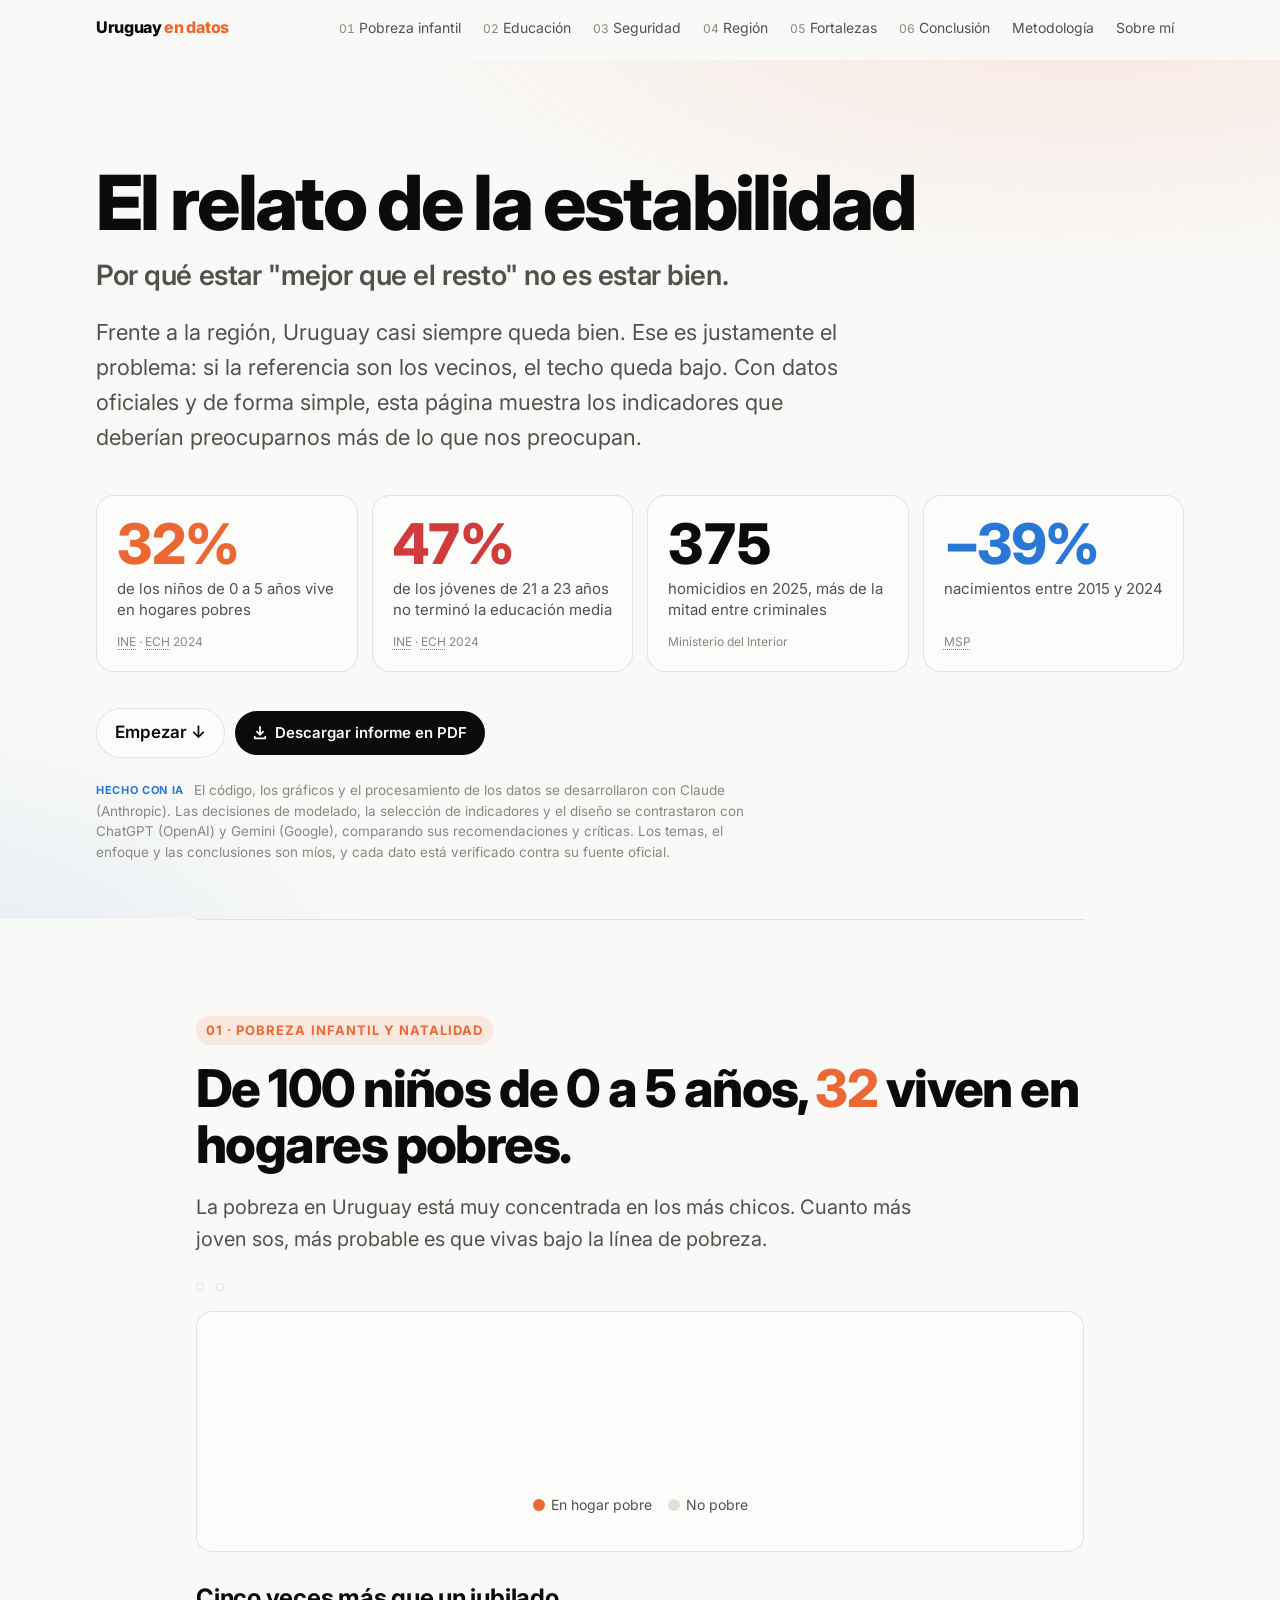
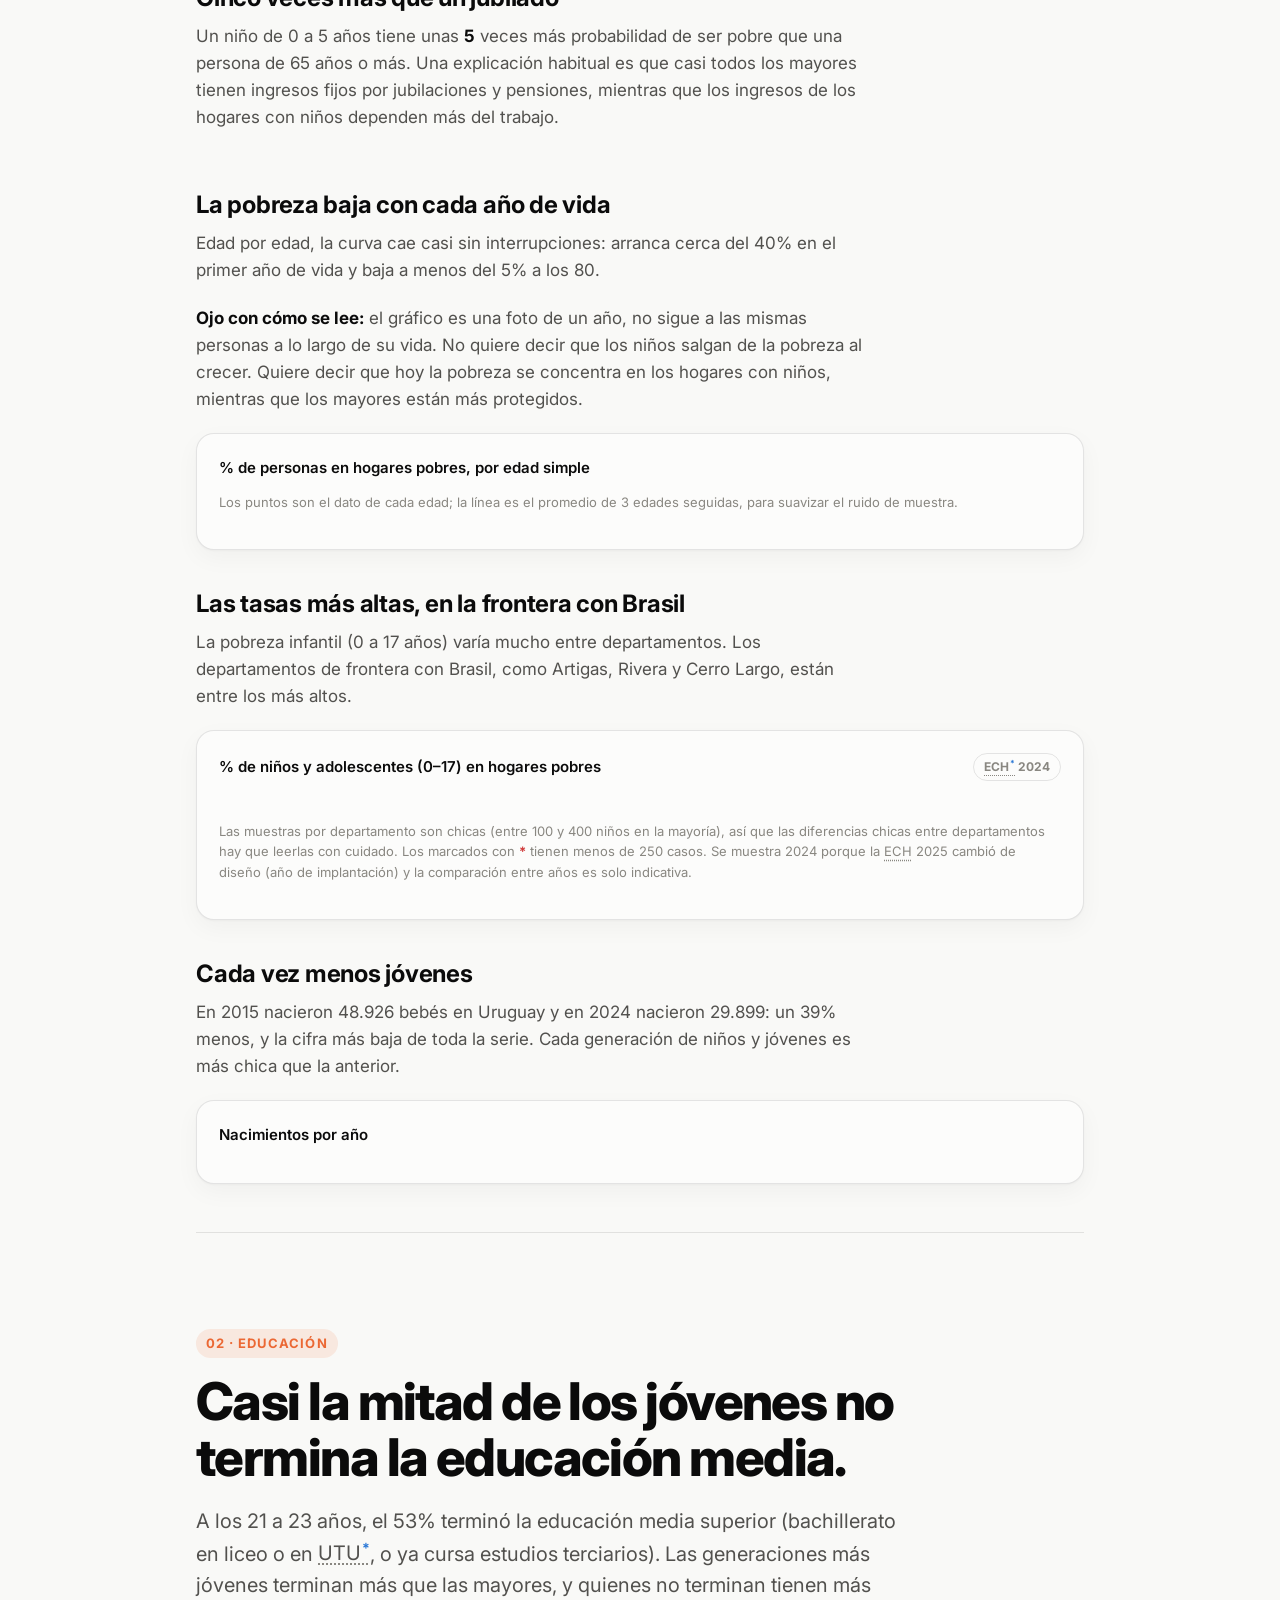
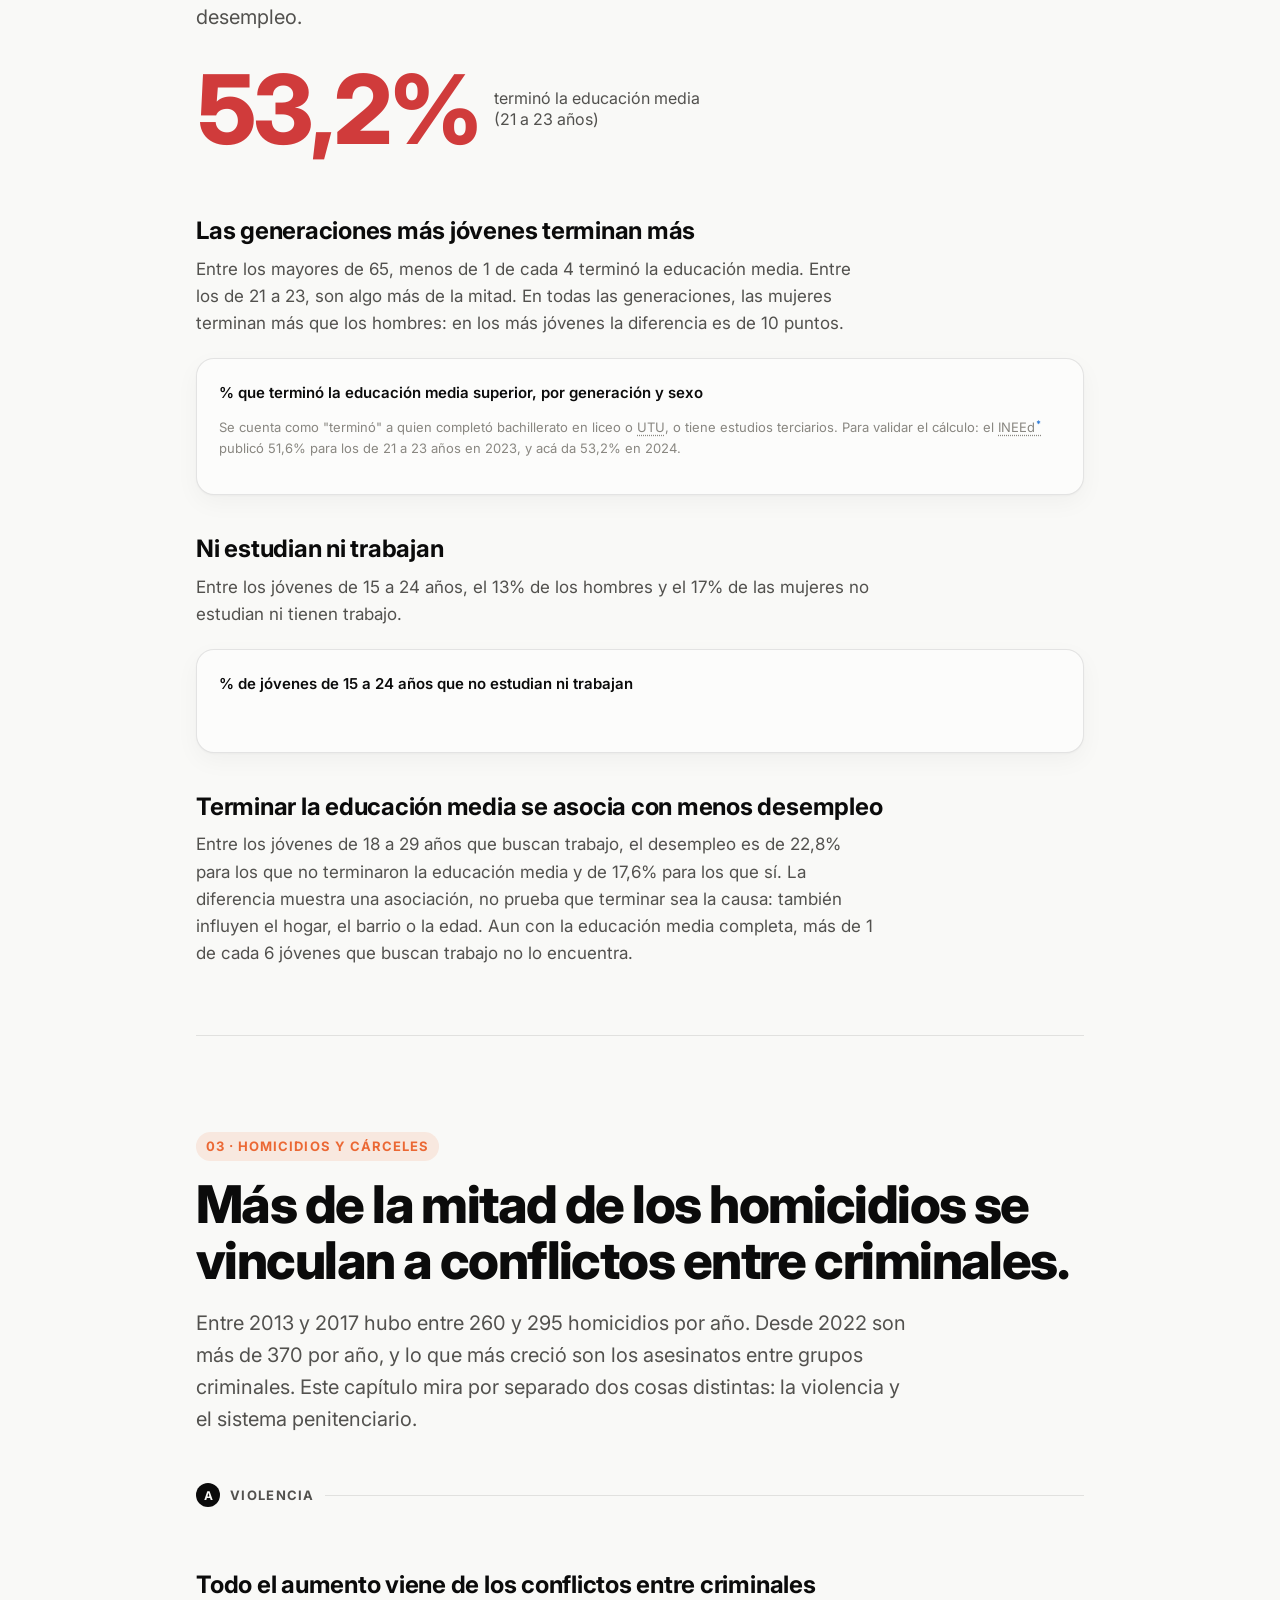
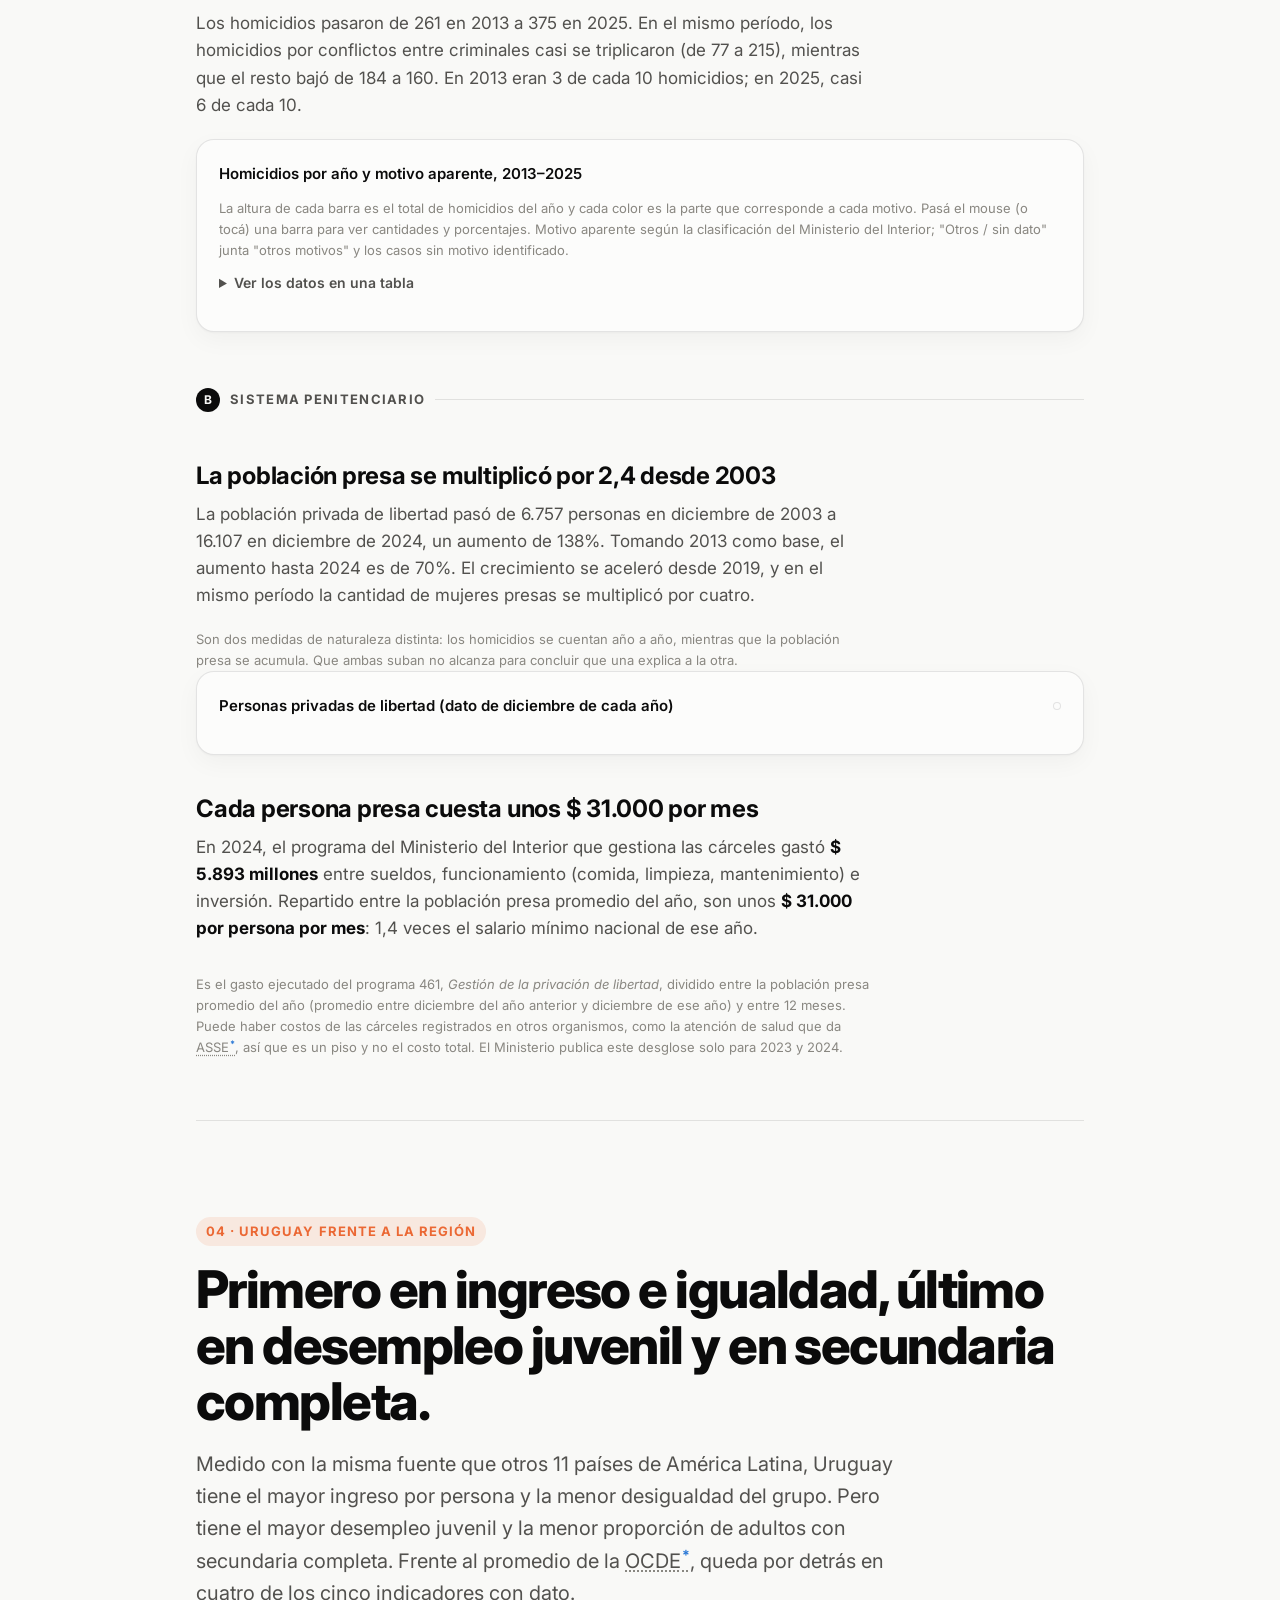
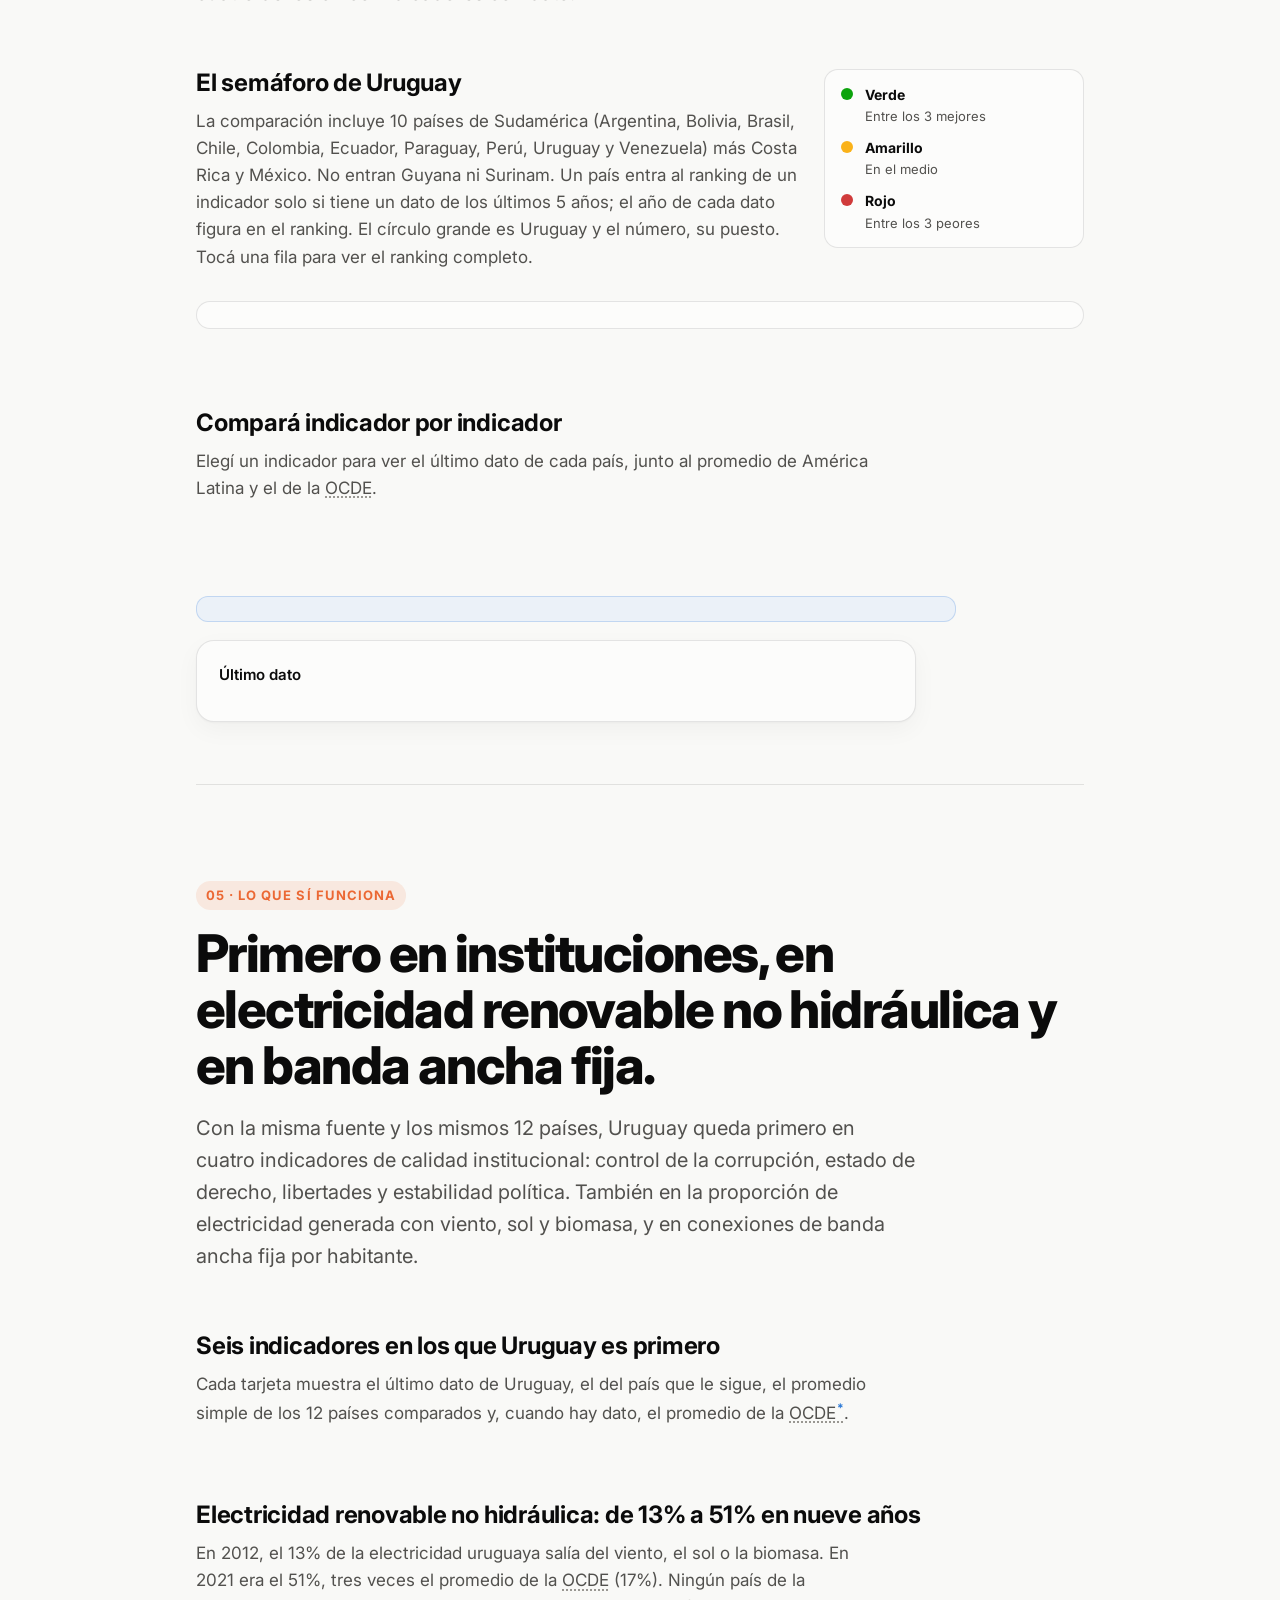
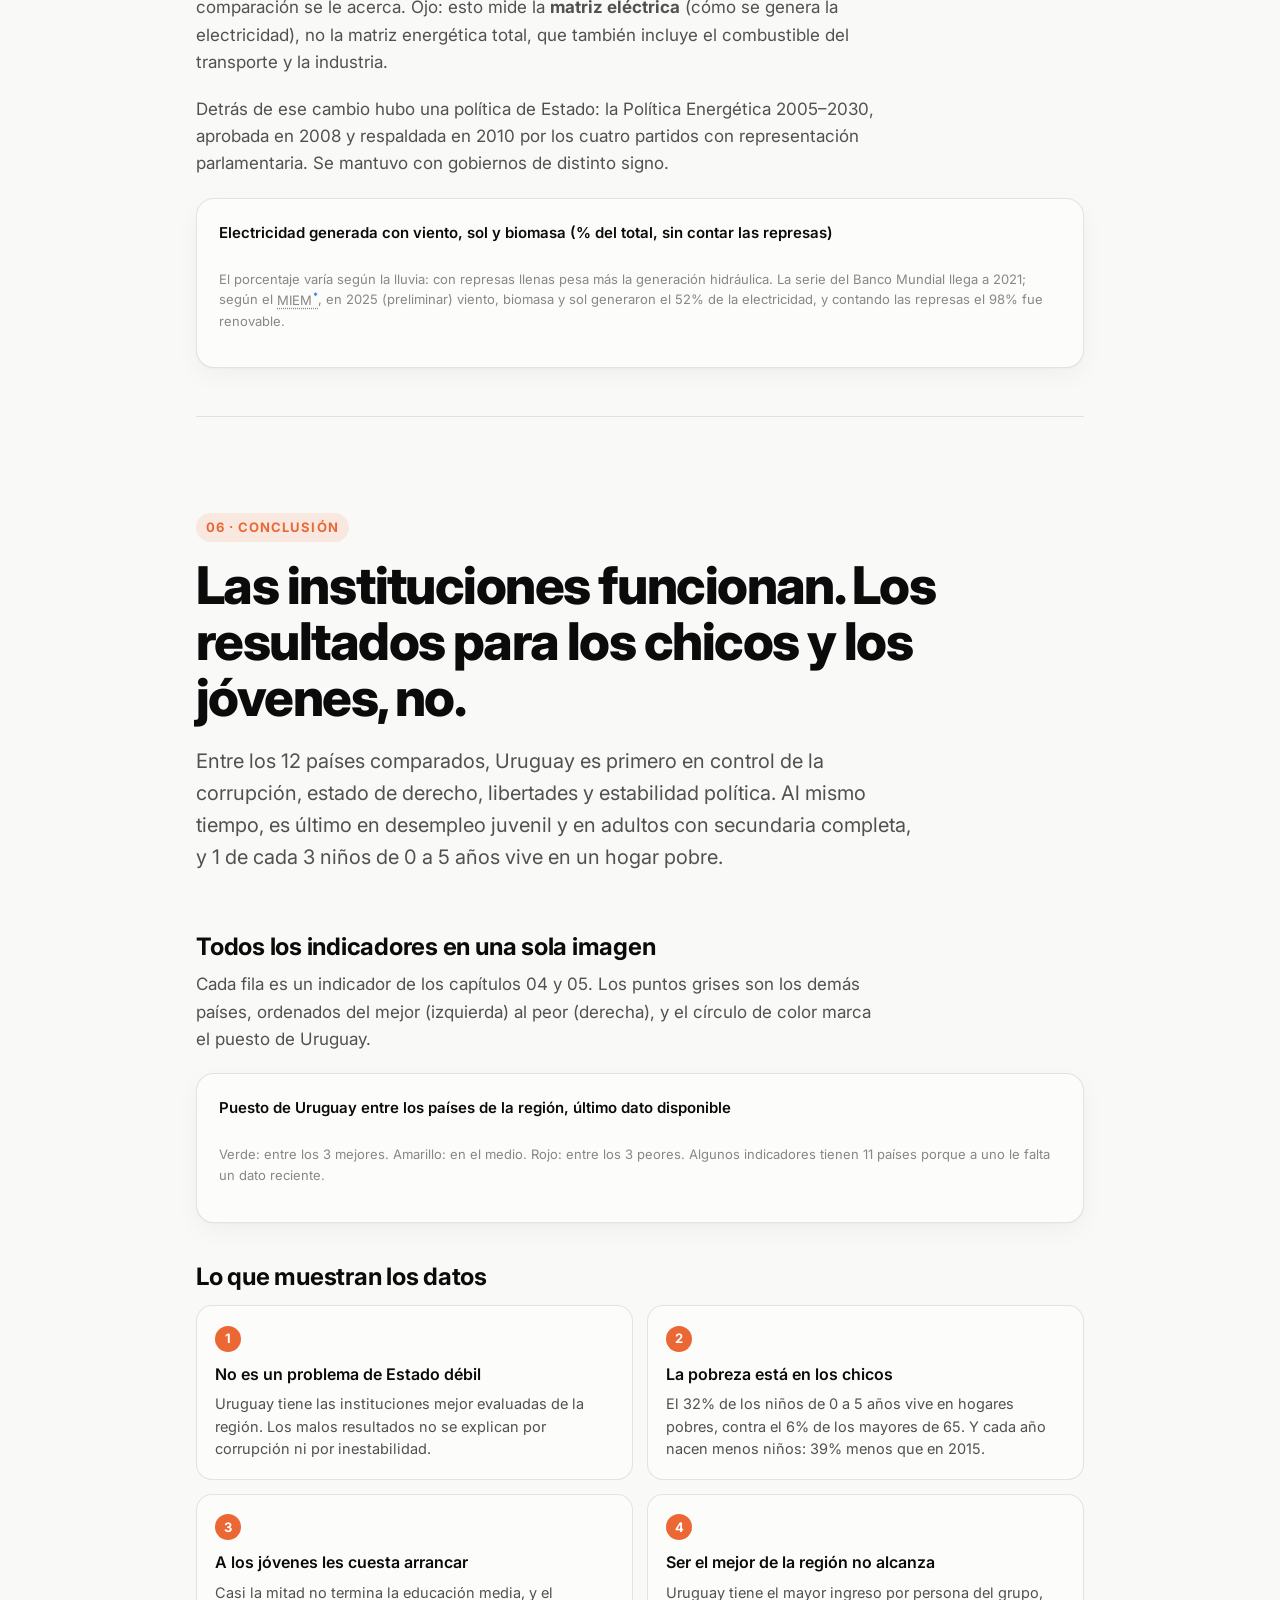
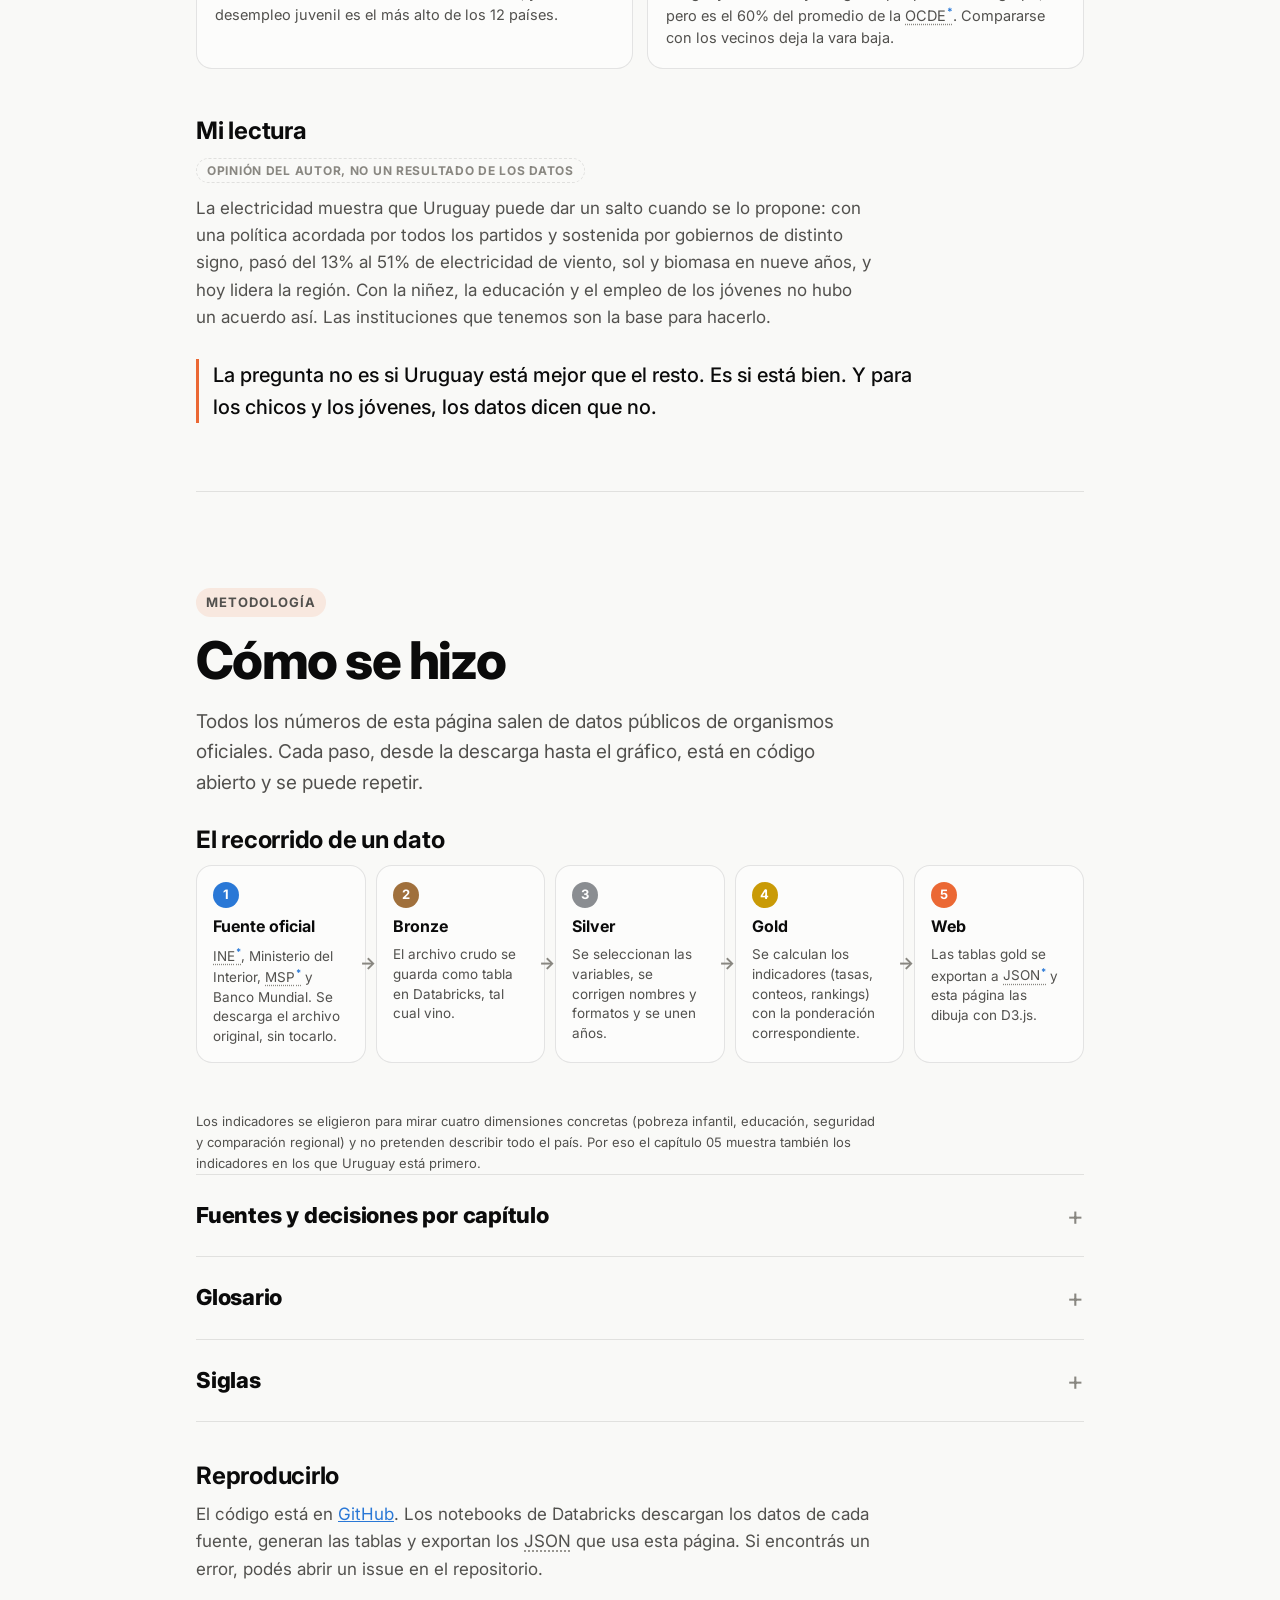
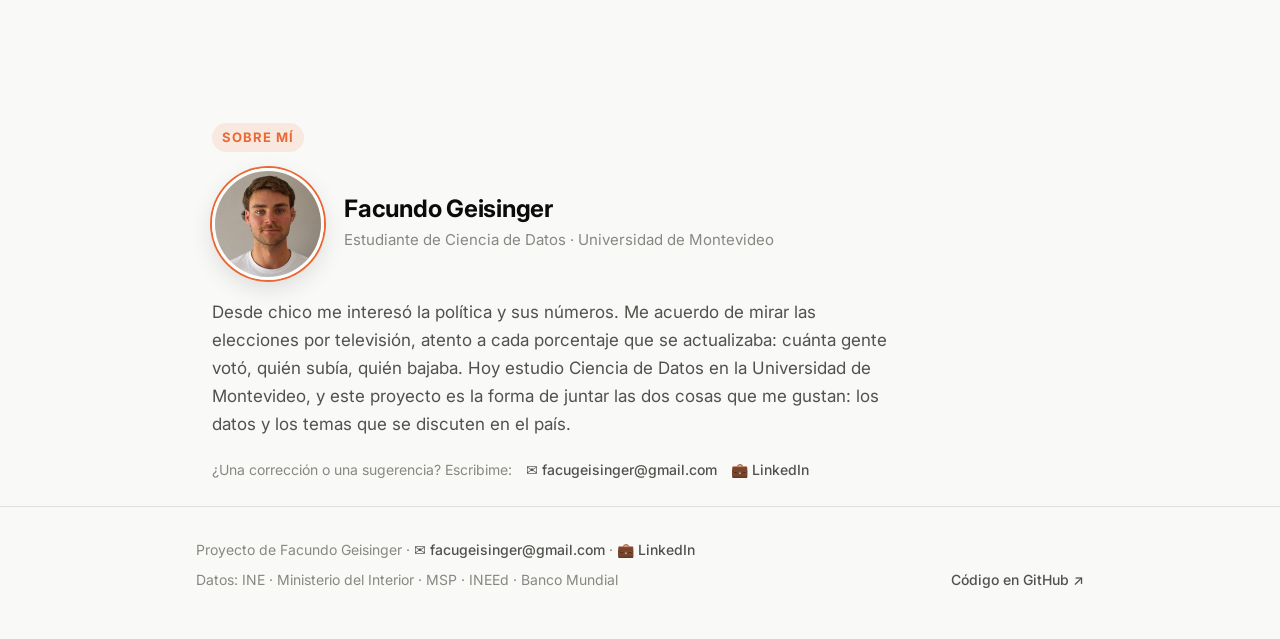
==== index.html @ 7de0fef9 "Add files via upload" ====
<!doctype html>
<html lang="es">
<head>
<meta charset="utf-8">
<meta name="viewport" content="width=device-width, initial-scale=1">
<title>El relato de la estabilidad · Uruguay en datos</title>
<meta name="description" content="Lo que los datos oficiales muestran sobre los problemas de Uruguay: pobreza infantil, educación, homicidios, cárceles, natalidad y su comparación con la región.">
<meta property="og:title" content="El relato de la estabilidad · Uruguay en datos">
<meta property="og:description" content="Pobreza infantil, educación, seguridad y natalidad en Uruguay, con datos oficiales y código abierto.">
<meta property="og:type" content="website">
<meta property="og:url" content="https://datos-criticos-uy.vercel.app/">
<meta property="og:image" content="https://datos-criticos-uy.vercel.app/docs/portada.png">
<meta name="twitter:card" content="summary_large_image">
<link rel="icon" href="data:image/svg+xml,%3Csvg xmlns='http://www.w3.org/2000/svg' viewBox='0 0 32 32'%3E%3Crect width='32' height='32' rx='7' fill='%23111'/%3E%3Crect x='7' y='17' width='4' height='8' rx='1' fill='%23e8643c'/%3E%3Crect x='14' y='11' width='4' height='14' rx='1' fill='%23fff'/%3E%3Crect x='21' y='7' width='4' height='18' rx='1' fill='%233b82f6'/%3E%3C/svg%3E">
<link rel="preconnect" href="https://fonts.googleapis.com">
<link rel="preconnect" href="https://fonts.gstatic.com" crossorigin>
<link href="https://fonts.googleapis.com/css2?family=Inter:wght@400;500;600;700;800&display=swap" rel="stylesheet">
<link rel="stylesheet" href="assets/style.css">
</head>
<body>

<!-- ============ BARRA SUPERIOR ============ -->
<header class="topbar" id="topbar">
  <div class="topbar-in">
    <a href="#inicio" class="brand">Uruguay <span>en datos</span></a>
    <nav class="topnav" aria-label="Capítulos">
      <a href="#pobreza" data-ch="pobreza"><span>01</span> Pobreza infantil</a>
      <a href="#educacion" data-ch="educacion"><span>02</span> Educación</a>
      <a href="#seguridad" data-ch="seguridad"><span>03</span> Seguridad</a>
      <a href="#region" data-ch="region"><span>04</span> Región</a>
      <a href="#fortalezas" data-ch="fortalezas"><span>05</span> Fortalezas</a>
      <a href="#conclusion" data-ch="conclusion"><span>06</span> Conclusión</a>
      <a href="#metodologia" data-ch="metodologia" class="nav-method">Metodología</a>
      <a href="#autor" data-ch="autor" class="nav-method">Sobre mí</a>
    </nav>
  </div>
  <div class="progress"><div class="progress-bar" id="progress"></div></div>
</header>

<!-- ============ PORTADA ============ -->
<section class="hero" id="inicio">
  <div class="hero-in">
    <h1 class="site-title">El relato de la estabilidad</h1>
    <p class="site-sub">Por qué estar "mejor que el resto" no es estar bien.</p>
    <p class="lede">Frente a la región, Uruguay casi siempre queda bien. Ese es justamente el problema: si la referencia son los vecinos, el techo queda bajo. Con datos oficiales y de forma simple, esta página muestra los indicadores que deberían preocuparnos más de lo que nos preocupan.</p>
    <div class="hero-stats">
      <a class="hstat reveal" href="#pobreza">
        <span class="hv"><span data-countup="32">32</span>%</span>
        <span class="hl">de los niños de 0 a 5 años vive en hogares pobres</span>
        <span class="hs">INE · ECH 2024</span>
      </a>
      <a class="hstat reveal" href="#educacion">
        <span class="hv"><span data-countup="47">47</span>%</span>
        <span class="hl">de los jóvenes de 21 a 23 años no terminó la educación media</span>
        <span class="hs">INE · ECH 2024</span>
      </a>
      <a class="hstat reveal" href="#seguridad">
        <span class="hv"><span data-countup="375">375</span></span>
        <span class="hl">homicidios en 2025, más de la mitad entre criminales</span>
        <span class="hs">Ministerio del Interior</span>
      </a>
      <a class="hstat reveal" href="#natalidad">
        <span class="hv">−<span data-countup="39">39</span>%</span>
        <span class="hl">nacimientos entre 2015 y 2024</span>
        <span class="hs">MSP</span>
      </a>
    </div>
    <div class="hero-actions">
      <a href="#pobreza" class="scroll-cue" aria-label="Empezar a leer">Empezar ↓</a>
      <a href="docs/informe.pdf" class="btn-pdf" download="El-relato-de-la-estabilidad-informe.pdf">Descargar informe en PDF</a>
    </div>
    <p class="ai-line"><span class="ai-badge">Hecho con IA</span> El código, los gráficos y el procesamiento de los datos se desarrollaron con Claude (Anthropic). Las decisiones de modelado, la selección de indicadores y el diseño se contrastaron con ChatGPT (OpenAI) y Gemini (Google), comparando sus recomendaciones y críticas. Los temas, el enfoque y las conclusiones son míos, y cada dato está verificado contra su fuente oficial.</p>
    <p class="print-only print-meta">Informe de Facundo Geisinger · versión interactiva en datos-criticos-uy.vercel.app · Datos oficiales: INE, Ministerio del Interior, MSP y Banco Mundial.</p>
  </div>
</section>

<main>

<!-- ============ 01 POBREZA INFANTIL ============ -->
<article id="pobreza" class="chapter">
  <header class="chapter-cover reveal">
    <p class="chapter-num">01 · Pobreza infantil y natalidad</p>
    <h2 class="chapter-title" id="pobreza-title">De 100 niños de <span id="hero-tramo">0 a 5 años</span>, <span class="hero-num" id="hero-num">32</span> viven en hogares pobres.</h2>
    <p class="lede">La pobreza en Uruguay está muy concentrada en los más chicos. Cuanto más joven sos, más probable es que vivas bajo la línea de pobreza.</p>
  </header>

  <div class="controls" role="group" aria-label="Filtros">
    <div class="seg" id="tramo-seg" role="radiogroup" aria-label="Tramo de edad"></div>
    <div class="seg" id="anio-seg-hero" role="radiogroup" aria-label="Año"></div>
  </div>

  <div class="dots-wrap reveal">
    <svg id="dots" role="img" aria-label="Grilla de 100 personas"></svg>
    <ul class="legend">
      <li><span class="sw sw-pobre"></span>En hogar pobre</li>
      <li><span class="sw sw-no"></span>No pobre</li>
    </ul>
    <p class="fuente" data-fuente="ech2024,ech2025" data-detalle="variable pobre17 (pobreza según el método INE 2017), ponderada con W_ANO"></p>
  </div>

  <section class="reveal">
    <h3 class="sec-title">Cinco veces más que un jubilado</h3>
    <p>Un niño de 0 a 5 años tiene unas <strong id="ratio">5</strong> veces más probabilidad de ser pobre que una persona de 65 años o más. Una explicación habitual es que casi todos los mayores tienen ingresos fijos por jubilaciones y pensiones, mientras que los ingresos de los hogares con niños dependen más del trabajo.</p>
<p class="fuente" data-fuente="ech2024" data-detalle="variable pobre17 (pobreza según el método INE 2017), ponderada con W_ANO"></p>
    </section>

  <section class="reveal">
    <h3 class="sec-title">La pobreza baja con cada año de vida</h3>
    <p>Edad por edad, la curva cae casi sin interrupciones: arranca cerca del 40% en el primer año de vida y baja a menos del 5% a los 80.</p>
    <p><strong>Ojo con cómo se lee:</strong> el gráfico es una foto de un año, no sigue a las mismas personas a lo largo de su vida. No quiere decir que los niños salgan de la pobreza al crecer. Quiere decir que hoy la pobreza se concentra en los hogares con niños, mientras que los mayores están más protegidos.</p>
    <div class="card">
      <div class="card-head">
        <h4>% de personas en hogares pobres, por edad simple</h4>
        <ul class="legend" id="legend-edad"></ul>
      </div>
      <div id="chart-edad" class="chart"></div>
      <p class="note">Los puntos son el dato de cada edad; la línea es el promedio de 3 edades seguidas, para suavizar el ruido de muestra.</p>
      <p class="fuente" data-fuente="ech2024,ech2025" data-detalle="variable pobre17 (pobreza según el método INE 2017), ponderada con W_ANO"></p>
    </div>
  </section>

  <section class="reveal">
    <h3 class="sec-title">Las tasas más altas, en la frontera con Brasil</h3>
    <p>La pobreza infantil (0 a 17 años) varía mucho entre departamentos. Los departamentos de frontera con Brasil, como Artigas, Rivera y Cerro Largo, están entre los más altos.</p>
    <div class="card">
      <div class="card-head">
        <h4>% de niños y adolescentes (0–17) en hogares pobres</h4>
        <span class="card-tag">ECH 2024</span>
      </div>
      <div class="map-grid">
        <div id="map" class="chart"></div>
        <div id="ranking" class="ranking"></div>
      </div>
      <div id="map-legend" class="map-legend"></div>
      <p class="note">Las muestras por departamento son chicas (entre 100 y 400 niños en la mayoría), así que las diferencias chicas entre departamentos hay que leerlas con cuidado. Los marcados con <span class="warn">*</span> tienen menos de 250 casos. Se muestra 2024 porque la ECH 2025 cambió de diseño (año de implantación) y la comparación entre años es solo indicativa.</p>
      <p class="fuente" data-fuente="ech2024" data-detalle="variable pobre17 (pobreza según el método INE 2017), ponderada con W_ANO"></p>
    </div>
  </section>
  <section class="reveal" id="natalidad">
    <h3 class="sec-title">Cada vez menos jóvenes</h3>
    <p>En 2015 nacieron 48.926 bebés en Uruguay y en 2024 nacieron 29.899: un 39% menos, y la cifra más baja de toda la serie. Cada generación de niños y jóvenes es más chica que la anterior.</p>
    <div class="card">
      <div class="card-head">
        <h4>Nacimientos por año</h4>
      </div>
      <div id="chart-nac" class="chart"></div>
      <p class="fuente" data-fuente="msp_nacimientos" data-detalle="2024: dato preliminar"></p>
    </div>
  </section>
</article>

<!-- ============ 02 EDUCACIÓN ============ -->
<article id="educacion" class="chapter">
  <header class="chapter-cover reveal">
    <p class="chapter-num">02 · Educación</p>
    <h2 class="chapter-title">Casi la mitad de los jóvenes no termina la educación media.</h2>
    <p class="lede">A los 21 a 23 años, el 53% terminó la educación media superior (bachillerato en liceo o en UTU, o ya cursa estudios terciarios). Las generaciones más jóvenes terminan más que las mayores, y quienes no terminan tienen más desempleo.</p>
    <div class="cover-stat">
      <span class="cs-v"><span data-countup="53.2" data-dec="1">53,2</span>%</span>
      <span class="cs-l">terminó la educación media<br>(21 a 23 años)</span>
    </div>
    <p class="fuente" data-fuente="ech2024" data-detalle="bachillerato completo en liceo o UTU, o estudios terciarios (variables e201_1c, e201_1d y e51_8 a e51_11), ponderado con W_ANO"></p>
  </header>

  <section class="reveal">
    <h3 class="sec-title">Las generaciones más jóvenes terminan más</h3>
    <p>Entre los mayores de 65, menos de 1 de cada 4 terminó la educación media. Entre los de 21 a 23, son algo más de la mitad. En todas las generaciones, las mujeres terminan más que los hombres: en los más jóvenes la diferencia es de 10 puntos.</p>
    <div class="card">
      <div class="card-head">
        <h4>% que terminó la educación media superior, por generación y sexo</h4>
        <ul class="legend" id="legend-egreso"></ul>
      </div>
      <div id="chart-egreso" class="chart"></div>
      <p class="note">Se cuenta como "terminó" a quien completó bachillerato en liceo o UTU, o tiene estudios terciarios. Para validar el cálculo: el INEEd publicó 51,6% para los de 21 a 23 años en 2023, y acá da 53,2% en 2024.</p>
      <p class="fuente" data-fuente="ech2024,ineed" data-detalle="ponderado con W_ANO"></p>
    </div>
  </section>

  <section class="reveal">
    <h3 class="sec-title">Ni estudian ni trabajan</h3>
    <p>Entre los jóvenes de 15 a 24 años, el 13% de los hombres y el 17% de las mujeres no estudian ni tienen trabajo.</p>
    <div class="card">
      <div class="card-head"><h4>% de jóvenes de 15 a 24 años que no estudian ni trabajan</h4></div>
      <div class="nini-top" id="nini-sexo"></div>
      <p class="fuente" data-fuente="ech2024" data-detalle="no asiste a ningún centro educativo (variable e49) y no está ocupado (variable POBPCOAC), ponderado con W_ANO"></p>
    </div>
  </section>

  <section class="reveal">
    <h3 class="sec-title">Terminar la educación media se asocia con menos desempleo</h3>
    <p>Entre los jóvenes de 18 a 29 años que buscan trabajo, el desempleo es de 22,8% para los que no terminaron la educación media y de 17,6% para los que sí. La diferencia muestra una asociación, no prueba que terminar sea la causa: también influyen el hogar, el barrio o la edad. Aun con la educación media completa, más de 1 de cada 6 jóvenes que buscan trabajo no lo encuentra.</p>
<div class="card" id="card-actividad" hidden>
      <div class="card-head"><h4>Qué hacen todos los jóvenes de 18 a 29 años (no solo los que buscan trabajo)</h4></div>
      <ul class="legend" id="legend-actividad"></ul>
      <div id="chart-actividad" class="chart"></div>
      <p class="note">El desempleo solo cuenta a quienes buscan trabajo. Este gráfico reparte a todos los jóvenes: los que trabajan, los que buscan y no consiguen, y los inactivos (no trabajan ni buscan, por ejemplo porque estudian o cuidan a alguien). Entre los que no terminaron la educación media, el 14,0% no trabaja, no busca trabajo y tampoco estudia; entre los que sí terminaron, el 4,6%.</p>
      <p class="fuente" data-fuente="ech2024" data-detalle="condición de actividad (variable POBPCOAC), ponderado con W_ANO"></p>
    </div>
  </section>

</article>

<!-- ============ 03 SEGURIDAD ============ -->
<article id="seguridad" class="chapter">
  <header class="chapter-cover reveal">
    <p class="chapter-num">03 · Homicidios y cárceles</p>
    <h2 class="chapter-title">Más de la mitad de los homicidios se vinculan a conflictos entre criminales.</h2>
    <p class="lede">Entre 2013 y 2017 hubo entre 260 y 295 homicidios por año. Desde 2022 son más de 370 por año, y lo que más creció son los asesinatos entre grupos criminales. Este capítulo mira por separado dos cosas distintas: la violencia y el sistema penitenciario.</p>
  </header>

  <p class="bloque reveal"><span>A</span>Violencia</p>
  <div class="stats reveal" id="seg-stats"></div>
  <p class="fuente" data-fuente="mi_homicidios"></p>

  <section class="reveal">
    <h3 class="sec-title">Todo el aumento viene de los conflictos entre criminales</h3>
    <p>Los homicidios pasaron de 261 en 2013 a 375 en 2025. En el mismo período, los homicidios por conflictos entre criminales casi se triplicaron (de 77 a 215), mientras que el resto bajó de 184 a 160. En 2013 eran 3 de cada 10 homicidios; en 2025, casi 6 de cada 10.</p>
    <div class="card">
      <div class="card-head">
        <h4>Homicidios por año y motivo aparente, 2013–2025</h4>
      </div>
      <div id="chart-motivo" class="chart"></div>
      <p class="note">La altura de cada barra es el total de homicidios del año y cada color es la parte que corresponde a cada motivo. Pasá el mouse (o tocá) una barra para ver cantidades y porcentajes. Motivo aparente según la clasificación del Ministerio del Interior; "Otros / sin dato" junta "otros motivos" y los casos sin motivo identificado.</p>
      <details class="tabla-det">
        <summary>Ver los datos en una tabla</summary>
        <div class="table-wrap" id="tabla-motivo"></div>
      </details>
      <p class="fuente" data-fuente="mi_homicidios" data-detalle="una fila por víctima, años completos 2013–2025"></p>
    </div>
  </section>

  <p class="bloque reveal"><span>B</span>Sistema penitenciario</p>
  <section class="reveal">
    <h3 class="sec-title">La población presa se multiplicó por 2,4 desde 2003</h3>
    <p>La población privada de libertad pasó de 6.757 personas en diciembre de 2003 a 16.107 en diciembre de 2024, un aumento de 138%. Tomando 2013 como base, el aumento hasta 2024 es de 70%. El crecimiento se aceleró desde 2019, y en el mismo período la cantidad de mujeres presas se multiplicó por cuatro.</p>
    <p class="note">Son dos medidas de naturaleza distinta: los homicidios se cuentan año a año, mientras que la población presa se acumula. Que ambas suban no alcanza para concluir que una explica a la otra.</p>
    <div class="card">
      <div class="card-head">
        <h4>Personas privadas de libertad (dato de diciembre de cada año)</h4>
        <div class="seg" id="ppl-seg" role="radiogroup" aria-label="Grupo"></div>
      </div>
      <div id="chart-ppl" class="chart"></div>
      <p class="fuente" data-fuente="mi_carceles" data-detalle="dato de diciembre de cada año"></p>
    </div>
  </section>

  <section class="reveal" id="costo-carceles">
    <h3 class="sec-title">Cada persona presa cuesta unos $ 31.000 por mes</h3>
    <p>En 2024, el programa del Ministerio del Interior que gestiona las cárceles gastó <strong>$ 5.893 millones</strong> entre sueldos, funcionamiento (comida, limpieza, mantenimiento) e inversión. Repartido entre la población presa promedio del año, son unos <strong>$ 31.000 por persona por mes</strong>: 1,4 veces el salario mínimo nacional de ese año.</p>
    <div class="stats" id="costo-stats"></div>
    <p class="note">Es el gasto ejecutado del programa 461, <i>Gestión de la privación de libertad</i>, dividido entre la población presa promedio del año (promedio entre diciembre del año anterior y diciembre de ese año) y entre 12 meses. Puede haber costos de las cárceles registrados en otros organismos, como la atención de salud que da ASSE, así que es un piso y no el costo total. El Ministerio publica este desglose solo para 2023 y 2024.</p>
    <p class="fuente" data-fuente="mi_presupuesto,mi_carceles,smn" data-detalle="pesos corrientes; salario mínimo 2024: $ 22.268"></p>
  </section>
</article>

<!-- ============ 04 COMPARACION REGIONAL ============ -->
<article id="region" class="chapter">
  <header class="chapter-cover reveal">
    <p class="chapter-num">04 · Uruguay frente a la región</p>
    <h2 class="chapter-title">Primero en ingreso e igualdad, último en desempleo juvenil y en secundaria completa.</h2>
    <p class="lede">Medido con la misma fuente que otros 11 países de América Latina, Uruguay tiene el mayor ingreso por persona y la menor desigualdad del grupo. Pero tiene el mayor desempleo juvenil y la menor proporción de adultos con secundaria completa. Frente al promedio de la OCDE, queda por detrás en cuatro de los cinco indicadores con dato.</p>
  </header>

  <section class="semaforo-wrap reveal">
    <div class="sema-head">
      <div>
        <h3 class="sec-title">El semáforo de Uruguay</h3>
        <p>La comparación incluye 10 países de Sudamérica (Argentina, Bolivia, Brasil, Chile, Colombia, Ecuador, Paraguay, Perú, Uruguay y Venezuela) más Costa Rica y México. No entran Guyana ni Surinam. Un país entra al ranking de un indicador solo si tiene un dato de los últimos 5 años; el año de cada dato figura en el ranking. El círculo grande es Uruguay y el número, su puesto. Tocá una fila para ver el ranking completo.</p>
      </div>
      <ul class="sema-legend" aria-label="Qué significa cada color">
        <li><span class="dot dot-good"></span><b>Verde</b><span>Entre los 3 mejores</span></li>
        <li><span class="dot dot-warn"></span><b>Amarillo</b><span>En el medio</span></li>
        <li><span class="dot dot-bad"></span><b>Rojo</b><span>Entre los 3 peores</span></li>
      </ul>
    </div>
    <p class="score" id="score"></p>
    <div class="semaforo" id="semaforo"></div>
    <p class="fuente" data-fuente="bm_wdi" data-detalle="último dato disponible de cada país"></p>
  </section>

  <section class="reveal">
    <h3 class="sec-title" id="detalle">Compará indicador por indicador</h3>
    <p>Elegí un indicador para ver el último dato de cada país, junto al promedio de América Latina y el de la OCDE.</p>
    <p class="print-only print-note">En la versión web se puede elegir cada uno de los 9 indicadores; acá se muestra uno como ejemplo.</p>
    <div class="picker" id="ind-picker" role="radiogroup" aria-label="Indicador"></div>
    <p class="verdict" id="verdict"></p>
    <div class="que-mide" id="que-mide"></div>
    <div class="card cmp-single">
      <div class="card-head"><h4 id="rank-title">Último dato</h4></div>
      <div id="chart-rank" class="chart"></div>
    </div>
    <p class="fuente fuente-dyn" id="ind-source"></p>
  </section>
</article>

<!-- ============ 05 LO QUE SÍ FUNCIONA ============ -->
<article id="fortalezas" class="chapter">
  <header class="chapter-cover reveal">
    <p class="chapter-num">05 · Lo que sí funciona</p>
    <h2 class="chapter-title">Primero en instituciones, en electricidad renovable no hidráulica y en banda ancha fija.</h2>
    <p class="lede">Con la misma fuente y los mismos 12 países, Uruguay queda primero en cuatro indicadores de calidad institucional: control de la corrupción, estado de derecho, libertades y estabilidad política. También en la proporción de electricidad generada con viento, sol y biomasa, y en conexiones de banda ancha fija por habitante.</p>
  </header>

  <section class="reveal">
    <h3 class="sec-title">Seis indicadores en los que Uruguay es primero</h3>
    <p>Cada tarjeta muestra el último dato de Uruguay, el del país que le sigue, el promedio simple de los 12 países comparados y, cuando hay dato, el promedio de la OCDE.</p>
    <div class="fort-grid" id="fort-grid"></div>
    <p class="fuente" data-fuente="bm_wgi,bm_wdi" data-detalle="instituciones: puntajes 2025; electricidad: 2021; internet: 2024"></p>
  </section>

  <section class="reveal">
    <h3 class="sec-title">Electricidad renovable no hidráulica: de 13% a 51% en nueve años</h3>
    <p>En 2012, el 13% de la electricidad uruguaya salía del viento, el sol o la biomasa. En 2021 era el 51%, tres veces el promedio de la OCDE (17%). Ningún país de la comparación se le acerca. Ojo: esto mide la <b>matriz eléctrica</b> (cómo se genera la electricidad), no la matriz energética total, que también incluye el combustible del transporte y la industria.</p>
    <p>Detrás de ese cambio hubo una política de Estado: la Política Energética 2005–2030, aprobada en 2008 y respaldada en 2010 por los cuatro partidos con representación parlamentaria. Se mantuvo con gobiernos de distinto signo.</p>    <div class="card">
      <div class="card-head"><h4>Electricidad generada con viento, sol y biomasa (% del total, sin contar las represas)</h4></div>
      <ul class="legend" id="legend-ren"></ul>
      <div id="chart-ren" class="chart"></div>
      <p class="note">El porcentaje varía según la lluvia: con represas llenas pesa más la generación hidráulica. La serie del Banco Mundial llega a 2021; según el MIEM, en 2025 (preliminar) viento, biomasa y sol generaron el 52% de la electricidad, y contando las represas el 98% fue renovable.</p>
      <p class="fuente" data-fuente="bm_wdi,miem_energia,miem_2025" data-detalle="código del indicador: EG.ELC.RNWX.ZS, 2012–2021"></p>
    </div>
  </section>
</article>



<!-- ============ 06 CONCLUSIÓN ============ -->
<article id="conclusion" class="chapter">
  <header class="chapter-cover reveal">
    <p class="chapter-num">06 · Conclusión</p>
    <h2 class="chapter-title">Las instituciones funcionan. Los resultados para los chicos y los jóvenes, no.</h2>
    <p class="lede">Entre los 12 países comparados, Uruguay es primero en control de la corrupción, estado de derecho, libertades y estabilidad política. Al mismo tiempo, es último en desempleo juvenil y en adultos con secundaria completa, y 1 de cada 3 niños de 0 a 5 años vive en un hogar pobre.</p>
  </header>

  <section class="reveal">
    <h3 class="sec-title">Todos los indicadores en una sola imagen</h3>
    <p>Cada fila es un indicador de los capítulos 04 y 05. Los puntos grises son los demás países, ordenados del mejor (izquierda) al peor (derecha), y el círculo de color marca el puesto de Uruguay.</p>
    <div class="card">
      <div class="card-head"><h4>Puesto de Uruguay entre los países de la región, último dato disponible</h4></div>
      <ul class="legend legend-left" id="legend-contraste"></ul>
      <div id="chart-contraste" class="chart"></div>
      <p class="note">Verde: entre los 3 mejores. Amarillo: en el medio. Rojo: entre los 3 peores. Algunos indicadores tienen 11 países porque a uno le falta un dato reciente.</p>
      <p class="fuente" data-fuente="bm_wdi,bm_wgi" data-detalle="mismos datos y reglas que los capítulos 04 y 05"></p>
    </div>
  </section>

  <section class="reveal">
    <h3 class="sec-title">Lo que muestran los datos</h3>
    <div class="concl-grid">
      <div class="concl-card"><span class="concl-n">1</span><h4>No es un problema de Estado débil</h4><p>Uruguay tiene las instituciones mejor evaluadas de la región. Los malos resultados no se explican por corrupción ni por inestabilidad.</p></div>
      <div class="concl-card"><span class="concl-n">2</span><h4>La pobreza está en los chicos</h4><p>El 32% de los niños de 0 a 5 años vive en hogares pobres, contra el 6% de los mayores de 65. Y cada año nacen menos niños: 39% menos que en 2015.</p></div>
      <div class="concl-card"><span class="concl-n">3</span><h4>A los jóvenes les cuesta arrancar</h4><p>Casi la mitad no termina la educación media, y el desempleo juvenil es el más alto de los 12 países.</p></div>
      <div class="concl-card"><span class="concl-n">4</span><h4>Ser el mejor de la región no alcanza</h4><p>Uruguay tiene el mayor ingreso por persona del grupo, pero es el 60% del promedio de la OCDE. Compararse con los vecinos deja la vara baja.</p></div>
    </div>
  </section>

  <section class="reveal">
    <h3 class="sec-title">Mi lectura</h3>
    <p class="opinion-tag">Opinión del autor, no un resultado de los datos</p>
    <p>La electricidad muestra que Uruguay puede dar un salto cuando se lo propone: con una política acordada por todos los partidos y sostenida por gobiernos de distinto signo, pasó del 13% al 51% de electricidad de viento, sol y biomasa en nueve años, y hoy lidera la región. Con la niñez, la educación y el empleo de los jóvenes no hubo un acuerdo así. Las instituciones que tenemos son la base para hacerlo.</p>
    <p class="cierre">La pregunta no es si Uruguay está mejor que el resto. Es si está bien. Y para los chicos y los jóvenes, los datos dicen que no.</p>
  </section>
</article>

<!-- ============ METODOLOGÍA ============ -->
<section class="method" id="metodologia">
  <p class="chapter-num">Metodología</p>
  <h2 class="chapter-title">Cómo se hizo</h2>
  <p class="lede">Todos los números de esta página salen de datos públicos de organismos oficiales. Cada paso, desde la descarga hasta el gráfico, está en código abierto y se puede repetir.</p>

  <h3 class="sec-title">El recorrido de un dato</h3>
  <ol class="pipeline">
    <li><span class="pl-n">1</span><b>Fuente oficial</b><span>INE, Ministerio del Interior, MSP y Banco Mundial. Se descarga el archivo original, sin tocarlo.</span></li>
    <li><span class="pl-n">2</span><b>Bronze</b><span>El archivo crudo se guarda como tabla en Databricks, tal cual vino.</span></li>
    <li><span class="pl-n">3</span><b>Silver</b><span>Se seleccionan las variables, se corrigen nombres y formatos y se unen años.</span></li>
    <li><span class="pl-n">4</span><b>Gold</b><span>Se calculan los indicadores (tasas, conteos, rankings) con la ponderación correspondiente.</span></li>
    <li><span class="pl-n">5</span><b>Web</b><span>Las tablas gold se exportan a JSON y esta página las dibuja con D3.js.</span></li>
  </ol>

  <p class="note">Los indicadores se eligieron para mirar cuatro dimensiones concretas (pobreza infantil, educación, seguridad y comparación regional) y no pretenden describir todo el país. Por eso el capítulo 05 muestra también los indicadores en los que Uruguay está primero.</p>

  <details class="mdet">
    <summary>Fuentes y decisiones por capítulo</summary>
  <div class="table-wrap">
    <table class="mtable">
      <thead><tr><th>Capítulo</th><th>Fuente</th><th>Qué se calculó</th><th>Limitaciones</th><th>Notebook</th></tr></thead>
      <tbody>
        <tr><td>Pobreza infantil</td><td>INE, ECH 2024 y 2025 (microdatos, ~55.000 personas por año)</td><td>% de personas en hogares bajo la línea de pobreza (<code>pobre17</code>), por edad y departamento, ponderado con <code>W_ANO</code></td><td>La ECH 2025 es de implantación: la comparación con 2024 es indicativa. Muestras chicas por departamento.</td><td><code>01_pobreza</code></td></tr>
        <tr><td>Educación</td><td>INE, ECH 2024</td><td>Egreso de educación media superior (bachillerato en liceo o UTU, o terciaria), jóvenes que no estudian ni trabajan, condición de actividad y desempleo según educación</td><td>Validado contra el INEEd (51,6% en 2023; acá 53,2% en 2024).</td><td><code>02_educacion</code></td></tr>
        <tr><td>Homicidios y cárceles</td><td>Ministerio del Interior, datos abiertos y ejecución presupuestal por programa</td><td>Homicidios por año y motivo aparente (una fila por víctima); personas presas en diciembre de cada año; gasto del programa de cárceles por persona presa</td><td>El Ministerio reclasifica casos, así que puede haber diferencias de pocas unidades con los informes anuales. El gasto solo está publicado para 2023 y 2024, y no incluye costos de otros organismos.</td><td><code>03_seguridad</code></td></tr>
        <tr><td>Natalidad (dentro de Pobreza infantil)</td><td>MSP, informes de estadísticas vitales</td><td>Nacimientos por año, 2015–2024</td><td>No hay un dataset abierto actualizado: las cifras se transcribieron del informe oficial, con la fuente en cada fila. 2024 es preliminar.</td><td><code>04_demografia</code></td></tr>
        <tr><td>Región</td><td>Banco Mundial (WDI), con datos del FMI, la OIT, la UNODC y la UNESCO</td><td>9 indicadores comparables para 12 países (10 de Sudamérica, Costa Rica y México; no entran Guyana ni Surinam), América Latina y la OCDE; semáforo según el puesto</td><td>El desempleo es la estimación modelada de la OIT. Para poder comparar países, la pobreza de este capítulo usa la línea internacional de US$ 8,30 por día; la del capítulo 01 usa la línea oficial del INE, por eso los porcentajes no coinciden.</td><td><code>05_comparacion_regional</code></td></tr>
        <tr><td>Lo que sí funciona</td><td>Banco Mundial: WGI (instituciones) y WDI (energía e internet)</td><td>Último dato de 6 indicadores en los que Uruguay es primero entre los 12 países; evolución de la electricidad renovable sin hidro</td><td>Los puntajes del WGI combinan encuestas y evaluaciones de expertos: miden percepciones, no hechos contados uno por uno. El dato de energía llega hasta 2021. Venezuela queda fuera del ranking de electricidad porque la fuente publica un valor negativo, que no es posible.</td><td><code>06_fortalezas</code></td></tr>
      </tbody>
    </table>
  </div>

  </details>
  <details class="mdet">
    <summary>Glosario</summary>
  <dl class="glossary">
    <div><dt>Microdatos</dt><dd>La base completa de una encuesta, con una fila por persona. Permite calcular indicadores propios.</dd></div>
    <div><dt>Ponderador (W_ANO)</dt><dd>Cada persona encuestada representa a muchas otras. El ponderador dice a cuántas, para que los resultados valgan para todo el país.</dd></div>
    <div><dt>Arquitectura medallion</dt><dd>Forma de ordenar los datos en tres capas (bronze, silver y gold), de lo crudo a lo listo para usar.</dd></div>
    <div><dt>Índice de Gini</dt><dd>Mide la desigualdad del ingreso. 0 es igualdad total y 100 es que una persona tiene todo.</dd></div>
    <div><dt>Ni estudian ni trabajan</dt><dd>Jóvenes que no asisten a ningún centro educativo y no tienen trabajo, aunque lo busquen.</dd></div>
  </dl>

  </details>
  <details class="mdet">
    <summary>Siglas</summary>
  <p>Todas las siglas que aparecen en la página, en un solo lugar. En el resto del sitio, cada una lleva un asterisco: pasá el mouse (o tocala) para ver qué significa.</p>
  <dl class="glossary glossary-siglas" id="glosario-siglas"></dl>

  </details>
  <h3 class="sec-title">Reproducirlo</h3>
  <p>El código está en <a href="https://github.com/FacuGeisinger2003/uruguay-en-datos">GitHub</a>. Los notebooks de Databricks descargan los datos de cada fuente, generan las tablas y exportan los JSON que usa esta página. Si encontrás un error, podés abrir un issue en el repositorio.</p>
</section>

<section class="autor reveal" id="autor">
  <p class="chapter-num">Sobre mí</p>
  <div class="autor-head">
    <img class="autor-foto" src="assets/facundo.jpg" width="112" height="112" alt="Foto de Facundo Geisinger">
    <div>
      <h2 class="sec-title">Facundo Geisinger</h2>
      <p class="autor-rol">Estudiante de Ciencia de Datos · Universidad de Montevideo</p>
    </div>
  </div>
  <p>Desde chico me interesó la política y sus números. Me acuerdo de mirar las elecciones por televisión, atento a cada porcentaje que se actualizaba: cuánta gente votó, quién subía, quién bajaba. Hoy estudio Ciencia de Datos en la Universidad de Montevideo, y este proyecto es la forma de juntar las dos cosas que me gustan: los datos y los temas que se discuten en el país.</p>
  <p class="contacto">¿Una corrección o una sugerencia? Escribime:
    <a href="mailto:facugeisinger@gmail.com">✉️ facugeisinger@gmail.com</a>
    <a href="https://www.linkedin.com/in/facundo-geisinger-41988421a/" target="_blank" rel="noopener">💼 LinkedIn</a>
  </p>
</section>

</main>

<footer>
  <div class="footer-in">
    <span>Proyecto de Facundo Geisinger · <a href="mailto:facugeisinger@gmail.com">✉️ facugeisinger@gmail.com</a> · <a href="https://www.linkedin.com/in/facundo-geisinger-41988421a/" target="_blank" rel="noopener">💼 LinkedIn</a></span>
    <span>Datos: INE · Ministerio del Interior · MSP · INEEd · Banco Mundial</span>
    <a href="https://github.com/FacuGeisinger2003/uruguay-en-datos">Código en GitHub ↗</a>
  </div>
</footer>

<div id="tip" class="tip" role="tooltip" hidden></div>

<script src="assets/d3.min.js"></script>
<script src="assets/ui.js"></script>
<script src="assets/app.js"></script>
<script src="assets/educacion.js"></script>
<script src="assets/temas.js"></script>
<script src="assets/comparador.js"></script>
<script src="assets/fortalezas.js"></script>
<script src="assets/cierre.js"></script>
<script src="assets/siglas.js"></script>
</body>
</html>
---- assets/style.css ----
:root {
  color-scheme: light;
  --page: #f9f9f7;
  --surface: #fcfcfb;
  --ink: #0b0b0b;
  --ink-2: #52514e;
  --muted: #898781;
  --grid: #e1e0d9;
  --axis: #c3c2b7;
  --border: rgba(11, 11, 11, 0.10);
  --s1: #2a78d6;   /* 2024 */
  --s2: #eb6834;   /* 2025 */
  --pobre: #eb6834;
  --no-pobre: #e1e0d9;
  --warn: #d03b3b;
  --ref: #b5b3ab;
  --c3: #1baf7a;   /* aqua */
  --c4: #eda100;   /* amarillo */
  --c5: #e87ba4;   /* magenta */
}
@media (prefers-color-scheme: dark) {
  :root:not([data-theme="light"]) {
    color-scheme: dark;
    --page: #0d0d0d;
    --surface: #1a1a19;
    --ink: #ffffff;
    --ink-2: #c3c2b7;
    --muted: #898781;
    --grid: #2c2c2a;
    --axis: #383835;
    --border: rgba(255, 255, 255, 0.10);
    --s1: #3987e5;
    --s2: #d95926;
    --pobre: #d95926;
    --no-pobre: #383835;
    --warn: #e66767;
    --ref: #6f6e68;
    --c3: #199e70; --c4: #c98500; --c5: #d55181;
  }
}
:root[data-theme="dark"] {
  color-scheme: dark;
  --page: #0d0d0d; --surface: #1a1a19; --ink: #ffffff; --ink-2: #c3c2b7;
  --muted: #898781; --grid: #2c2c2a; --axis: #383835;
  --border: rgba(255, 255, 255, 0.10);
  --s1: #3987e5; --s2: #d95926; --pobre: #d95926; --no-pobre: #383835; --warn: #e66767; --ref: #6f6e68;
  --c3: #199e70; --c4: #c98500; --c5: #d55181;
}

* { box-sizing: border-box; }
html { -webkit-text-size-adjust: 100%; }
body {
  margin: 0;
  background: var(--page);
  color: var(--ink);
  font: 17px/1.6 "Inter", system-ui, -apple-system, "Segoe UI", sans-serif;
  -webkit-font-smoothing: antialiased;
}
main { max-width: 920px; margin: 0 auto; padding: 0 16px; }
html { scroll-behavior: smooth; scroll-padding-top: 64px; }

.kicker { color: var(--ink-2); font-size: 14px; letter-spacing: .02em; text-transform: uppercase; margin: 0 0 12px; }
h1.site-title { font-size: clamp(38px, 7.5vw, 76px); line-height: 1.02; letter-spacing: -0.035em; margin: 0 0 24px; font-weight: 800; }
.chapter-title { font-size: clamp(30px, 5.2vw, 52px); line-height: 1.08; letter-spacing: -0.03em; margin: 0 0 18px; font-weight: 800; }
.hero-num { color: var(--pobre); }
.lede { font-size: 19px; color: var(--ink-2); max-width: 680px; margin: 0 0 28px; }

.controls { display: flex; flex-wrap: wrap; gap: 12px; margin-bottom: 20px; }
.seg { display: inline-flex; flex-wrap: wrap; border: 1px solid var(--border); border-radius: 999px; padding: 3px; background: var(--surface); }
.seg button {
  font: inherit; font-size: 14px; color: var(--ink-2); background: none; border: 0;
  padding: 6px 14px; border-radius: 999px; cursor: pointer; min-height: 32px;
}
.seg button:hover { background: var(--grid); }
.seg button[aria-checked="true"] { background: var(--ink); color: var(--page); }
.seg button:focus-visible { outline: 2px solid var(--s1); outline-offset: 2px; }

.dots-wrap { background: var(--surface); border: 1px solid var(--border); border-radius: 16px; padding: 20px; }
#dots { width: 100%; height: auto; display: block; max-width: 560px; margin: 0 auto; }
#dots circle { transition: fill .35s ease; }

.legend { list-style: none; padding: 0; margin: 12px 0 0; display: flex; flex-wrap: wrap; gap: 16px; font-size: 14px; color: var(--ink-2); justify-content: center; }
.card-head .legend { margin: 0; justify-content: flex-start; }
.sw { display: inline-block; width: 12px; height: 12px; border-radius: 50%; margin-right: 6px; vertical-align: -1px; }
.sw-pobre { background: var(--pobre); }
.sw-no { background: var(--no-pobre); }
.sw-line { width: 16px; height: 3px; border-radius: 2px; vertical-align: 3px; }

section { padding: 32px 0 8px; }
.sec-title { font-size: 24px; line-height: 1.2; letter-spacing: -0.01em; margin: 0 0 10px; }
section > p { color: var(--ink-2); max-width: 680px; margin: 0 0 20px; }
section > p strong { color: var(--ink); }

.card { background: var(--surface); border: 1px solid var(--border); border-radius: 18px; padding: 22px; box-shadow: 0 1px 2px rgba(0,0,0,.03), 0 8px 24px rgba(0,0,0,.04); }
.card-head { display: flex; flex-wrap: wrap; justify-content: space-between; align-items: center; gap: 10px 16px; margin-bottom: 12px; }
h4 { font-size: 15px; font-weight: 600; margin: 0; }
.chart { width: 100%; position: relative; }
.chart svg { display: block; width: 100%; height: auto; overflow: visible; }
.note { font-size: 13px; color: var(--muted); margin: 12px 0 0; }
.warn { color: var(--warn); font-weight: 700; }

.axis text { fill: var(--muted); font-size: 12px; font-variant-numeric: tabular-nums; }
.axis path, .axis line { stroke: var(--axis); }
.gridline line { stroke: var(--grid); }
.gridline path { display: none; }
.val { fill: var(--ink-2); font-size: 12px; font-variant-numeric: tabular-nums; }
.lbl { fill: var(--ink); font-size: 13px; }

.map-grid { display: grid; grid-template-columns: minmax(0, 1.25fr) minmax(0, 1fr); gap: 24px; align-items: start; }
@media (max-width: 680px) { .map-grid { grid-template-columns: 1fr; } }
.tile rect, .dept path { stroke: var(--surface); stroke-width: 2px; cursor: pointer; }
.tile:hover rect, .dept path:hover { stroke: var(--ink); }
.tile text { font-size: 11px; pointer-events: none; font-variant-numeric: tabular-nums; }

.ranking { font-size: 13px; }
.rank-row { display: grid; grid-template-columns: 110px 1fr 44px; align-items: center; gap: 8px; height: 22px; }
.rank-row .bar { height: 10px; border-radius: 0 4px 4px 0; background: var(--s1); }
.rank-row .name { color: var(--ink-2); white-space: nowrap; overflow: hidden; text-overflow: ellipsis; }
.rank-row .num { text-align: right; font-variant-numeric: tabular-nums; color: var(--ink); }

.map-legend { display: flex; align-items: center; gap: 0; margin-top: 16px; font-size: 12px; color: var(--muted); flex-wrap: wrap; }
.map-legend .step { display: flex; flex-direction: column; align-items: flex-start; }
.map-legend .chip { width: 44px; height: 10px; }
.map-legend .step:first-child .chip { border-radius: 4px 0 0 4px; }
.map-legend .step:last-child .chip { border-radius: 0 4px 4px 0; }

.method ul { padding-left: 20px; color: var(--ink-2); max-width: 720px; }
.method li { margin-bottom: 8px; }
.method strong { color: var(--ink); }
code { font-size: 14px; background: var(--grid); padding: 1px 5px; border-radius: 4px; }
a { color: var(--s1); }

footer { color: var(--muted); font-size: 14px; border-top: 1px solid var(--border); }
.footer-in { max-width: 920px; margin: 0 auto; padding: 32px 16px 48px; display: flex; flex-wrap: wrap; gap: 8px 24px; justify-content: space-between; }

.tip {
  position: fixed; z-index: 10; pointer-events: none;
  background: var(--surface); color: var(--ink); border: 1px solid var(--border);
  box-shadow: 0 4px 16px rgba(0,0,0,.12); border-radius: 10px; padding: 8px 12px;
  font-size: 13px; line-height: 1.4; max-width: 290px;
}
.tip b { font-weight: 600; }
.tip .row { display: flex; align-items: center; gap: 6px; color: var(--ink-2); }
.tip .row strong { color: var(--ink); margin-left: auto; padding-left: 12px; font-variant-numeric: tabular-nums; white-space: nowrap; }

.toc { display: flex; flex-wrap: wrap; gap: 8px; margin-top: 8px; }
.toc a { display: inline-flex; align-items: baseline; gap: 8px; padding: 8px 14px; border: 1px solid var(--border); border-radius: 999px;
  background: var(--surface); color: var(--ink); text-decoration: none; font-size: 15px; }
.toc a:hover { border-color: var(--ink-2); }
.toc a span { color: var(--muted); font-size: 12px; font-variant-numeric: tabular-nums; }

.chapter { padding: 96px 0 40px; border-top: 1px solid var(--border); }
.chapter-num { display: inline-block; color: var(--s2); font-size: 13px; font-weight: 700; letter-spacing: .08em; text-transform: uppercase; margin: 0 0 16px; padding: 4px 10px; border-radius: 999px; background: color-mix(in srgb, var(--s2) 12%, transparent); }
.method { padding: 96px 0 64px; border-top: 1px solid var(--border); }
.method p { color: var(--ink-2); max-width: 680px; }

.stats { display: grid; grid-template-columns: repeat(auto-fit, minmax(180px, 1fr)); gap: 12px; margin: 8px 0 8px; }
.stat { background: var(--surface); border: 1px solid var(--border); border-radius: 14px; padding: 16px; }
.stat .v { font-size: 34px; font-weight: 700; letter-spacing: -0.02em; line-height: 1.1; }
.stat .l { color: var(--ink-2); font-size: 14px; margin-top: 4px; }

details.sources { margin-top: 24px; font-size: 14px; color: var(--ink-2); }
details.sources summary { cursor: pointer; color: var(--ink); font-weight: 600; }
details.sources ul { padding-left: 20px; margin: 10px 0 0; }
details.sources li { margin-bottom: 6px; }

/* ---- comparador regional ---- */
.picker { display: flex; flex-wrap: wrap; gap: 6px; margin: 4px 0 16px; }
.picker button {
  font: inherit; font-size: 14px; color: var(--ink-2); background: var(--surface);
  border: 1px solid var(--border); border-radius: 999px; padding: 6px 12px; cursor: pointer; min-height: 32px;
}
.picker button:hover { border-color: var(--ink-2); }
.picker button[aria-checked="true"] { background: var(--ink); color: var(--page); border-color: var(--ink); }
.picker .grp { width: 100%; font-size: 12px; color: var(--muted); text-transform: uppercase; letter-spacing: .04em; margin-top: 4px; }
.verdict { font-size: 17px; color: var(--ink) !important; max-width: 760px; min-height: 2.6em; }
.verdict b { color: var(--s2); }
.cmp-grid { display: grid; grid-template-columns: minmax(0, 1fr) minmax(0, 1.35fr); gap: 16px; align-items: start; }
@media (max-width: 760px) { .cmp-grid { grid-template-columns: 1fr; } }
.seg-wrap { margin-bottom: 10px; }
.seg-wrap button { padding: 4px 10px; font-size: 13px; min-height: 28px; }
.legend-left { justify-content: flex-start; margin: 0 0 8px; }
.sw-dash { width: 16px; height: 0; border-top: 2px dashed; border-radius: 0; vertical-align: 3px; background: none !important; }
.stat .d { font-size: 13px; color: var(--muted); margin-top: 6px; }

/* ---- semáforo ---- */
:root { --good: #0ca30c; --warn-s: #fab219; --bad: #d03b3b; --good-bg: rgba(12,163,12,.10); --warn-bg: rgba(250,178,25,.16); --bad-bg: rgba(208,59,59,.10); }
.pill { display: inline-block; font-size: 13px; font-weight: 600; padding: 1px 8px; border-radius: 999px; white-space: nowrap; }
.pill-good { background: var(--good-bg); color: var(--good); }
.pill-warn { background: var(--warn-bg); color: #9a6a00; }
.pill-bad  { background: var(--bad-bg); color: var(--bad); }
:root[data-theme="dark"] .pill-warn { color: var(--warn-s); }
@media (prefers-color-scheme: dark) { :root:not([data-theme="light"]) .pill-warn { color: var(--warn-s); } }
.score { font-size: 20px; font-weight: 600; color: var(--ink) !important; margin: 4px 0 16px !important; }
.score .pill { font-size: 18px; padding: 2px 12px; }
.semaforo { display: grid; grid-template-columns: repeat(auto-fill, minmax(250px, 1fr)); gap: 12px; margin-bottom: 40px; }
.sema-card {
  all: unset; box-sizing: border-box; cursor: pointer; display: flex; flex-direction: column; gap: 8px;
  background: var(--surface); border: 1px solid var(--border); border-left: 6px solid var(--c); border-radius: 14px; padding: 14px 16px;
  transition: transform .15s ease, box-shadow .15s ease;
}
.sema-card:hover { transform: translateY(-2px); box-shadow: 0 6px 18px rgba(0,0,0,.08); }
.sema-card:focus-visible { outline: 2px solid var(--s1); outline-offset: 2px; }
.sema-top { display: flex; justify-content: space-between; align-items: center; gap: 8px; }
.sema-name { font-size: 15px; font-weight: 600; color: var(--ink); }
.sema-badge { font-size: 13px; font-weight: 700; padding: 3px 10px; border-radius: 999px; background: var(--bg); color: var(--c); white-space: nowrap; }
.sema-val { font-size: 30px; font-weight: 700; letter-spacing: -0.02em; color: var(--ink); line-height: 1.1; }
.sema-val small { font-size: 13px; font-weight: 400; color: var(--muted); letter-spacing: 0; }
.sema-dots { display: flex; gap: 4px; align-items: center; }
.sema-dots span { width: 100%; height: 6px; border-radius: 3px; background: var(--grid); }
.sema-dots span.on { background: var(--c); }
.sema-vs { display: flex; flex-wrap: wrap; gap: 6px 12px; font-size: 13px; color: var(--ink-2); }
.sema-vs b { font-weight: 600; }
.sema-vs .ok { color: var(--good); } .sema-vs .no { color: var(--bad); }

/* ================= rediseño editorial ================= */
/* barra superior */
.topbar { position: sticky; top: 0; z-index: 20; background: color-mix(in srgb, var(--page) 82%, transparent);
  backdrop-filter: saturate(1.4) blur(12px); -webkit-backdrop-filter: saturate(1.4) blur(12px); border-bottom: 1px solid transparent; transition: border-color .2s; }
.topbar.scrolled { border-bottom-color: var(--border); }
.topbar-in { max-width: 1120px; margin: 0 auto; padding: 0 16px; height: 56px; display: flex; align-items: center; gap: 20px; }
.brand { font-weight: 800; letter-spacing: -0.02em; color: var(--ink); text-decoration: none; white-space: nowrap; font-size: 16px; }
.brand span { color: var(--s2); }
.topnav { display: flex; gap: 2px; overflow-x: auto; scrollbar-width: none; margin-left: auto; }
.topnav::-webkit-scrollbar { display: none; }
.topnav a { white-space: nowrap; font-size: 14px; color: var(--ink-2); text-decoration: none; padding: 6px 10px; border-radius: 999px; transition: background .15s, color .15s; }
.topnav a span { color: var(--muted); font-size: 12px; font-variant-numeric: tabular-nums; }
.topnav a:hover { background: var(--grid); color: var(--ink); }
.topnav a.active { background: var(--ink); color: var(--page); }
.topnav a.active span { color: inherit; opacity: .7; }
.progress { height: 3px; background: transparent; }
.progress-bar { height: 100%; background: linear-gradient(90deg, var(--s1), var(--s2)); transform-origin: 0 50%; transform: scaleX(0); }
@media (max-width: 760px) { .brand { display: none; } .topnav { margin-left: 0; } }
@media (min-width: 761px) and (max-width: 1100px) { .topnav a span { display: none; } .topnav a { padding: 6px 8px; font-size: 13.5px; } .topbar-in { gap: 12px; } }

/* portada */
.hero { min-height: calc(100vh - 59px); display: flex; align-items: center;
  background: radial-gradient(1200px 500px at 85% -10%, color-mix(in srgb, var(--s2) 14%, transparent), transparent 60%),
              radial-gradient(900px 500px at -10% 110%, color-mix(in srgb, var(--s1) 12%, transparent), transparent 60%); }
.hero-in { max-width: 1120px; margin: 0 auto; padding: 72px 16px 48px; width: 100%; }
.hero .lede { font-size: clamp(18px, 2.2vw, 22px); max-width: 760px; }
.kicker { color: var(--s2) !important; font-weight: 700; letter-spacing: .1em !important; font-size: 13px !important; }
.hero-stats { display: grid; grid-template-columns: repeat(auto-fit, minmax(220px, 1fr)); gap: 14px; margin: 40px 0 36px; }
.hstat { display: flex; flex-direction: column; gap: 6px; padding: 20px; border-radius: 18px; text-decoration: none;
  background: var(--surface); border: 1px solid var(--border); color: var(--ink); transition: transform .2s, box-shadow .2s; }
.hstat:hover { transform: translateY(-3px); box-shadow: 0 10px 30px rgba(0,0,0,.08); }
.hv { font-size: clamp(40px, 5vw, 56px); font-weight: 800; letter-spacing: -0.04em; line-height: 1; font-variant-numeric: tabular-nums; }
.hstat:nth-child(1) .hv { color: var(--s2); } .hstat:nth-child(2) .hv { color: var(--bad); }
.hstat:nth-child(3) .hv { color: var(--ink); } .hstat:nth-child(4) .hv { color: var(--s1); }
.hl { font-size: 15px; color: var(--ink-2); line-height: 1.4; }
.hs { font-size: 12px; color: var(--muted); margin-top: auto; padding-top: 6px; }
.scroll-cue { display: inline-block; color: var(--ink); text-decoration: none; font-weight: 600; padding: 10px 18px; border-radius: 999px; border: 1px solid var(--border); background: var(--surface); }
.scroll-cue:hover { border-color: var(--ink-2); }

/* portada de capítulo */
.chapter-cover { margin-bottom: 28px; }
.chapter-cover .lede { font-size: 20px; max-width: 720px; }
.cover-stat { display: flex; align-items: center; gap: 16px; margin: 8px 0 4px; }
.cs-v { font-size: clamp(56px, 9vw, 96px); font-weight: 800; letter-spacing: -0.05em; line-height: 1; color: var(--bad); font-variant-numeric: tabular-nums; }
.cs-l { font-size: 16px; color: var(--ink-2); line-height: 1.35; }

/* fuentes */
.fuente { font-size: 12.5px; color: var(--muted); margin: 14px 0 0; line-height: 1.5; }
.fuente b { color: var(--ink-2); font-weight: 600; }
.fuente a { color: var(--s1); text-decoration: none; font-weight: 600; white-space: nowrap; }
.fuente a:hover { text-decoration: underline; }
.f-lbl { display: inline-block; font-size: 10.5px; font-weight: 700; letter-spacing: .08em; text-transform: uppercase; color: var(--muted);
  border: 1px solid var(--border); border-radius: 4px; padding: 0 5px; margin-right: 4px; }
.f-det { color: var(--muted); }

/* aparición al hacer scroll */
.js .reveal { opacity: 0; transform: translateY(24px); transition: opacity .7s ease, transform .7s cubic-bezier(.2,.7,.2,1); }
.js .reveal.in { opacity: 1; transform: none; }
.js .reveal .chart svg { clip-path: inset(0 100% 0 0); transition: clip-path 1.1s cubic-bezier(.4,0,.2,1) .15s; }
.js .reveal.in .chart svg { clip-path: inset(0 0 0 0); }
@media (prefers-reduced-motion: reduce) {
  .js .reveal, .js .reveal .chart svg { opacity: 1; transform: none; clip-path: none; transition: none; }
  html { scroll-behavior: auto; }
}

/* educación */
.nini-grid { display: grid; grid-template-columns: minmax(0, 1fr) minmax(0, 1fr); gap: 16px; align-items: start; }
@media (max-width: 760px) { .nini-grid { grid-template-columns: 1fr; } }
.sw-tick { width: 2px; height: 14px; border-radius: 0; background: var(--ink); vertical-align: -2px; }
#chart-nini-dpto .rank-row { grid-template-columns: 120px 1fr 52px; height: 24px; }

/* metodología */
.pipeline { list-style: none; padding: 0; margin: 8px 0 40px; display: grid; grid-template-columns: repeat(5, minmax(0, 1fr)); gap: 10px; counter-reset: p; }
.pipeline li { position: relative; background: var(--surface); border: 1px solid var(--border); border-radius: 16px; padding: 16px; display: flex; flex-direction: column; gap: 6px; }
.pipeline li:not(:last-child)::after { content: "→"; position: absolute; right: -11px; top: 50%; transform: translateY(-50%); color: var(--muted); font-weight: 700; z-index: 1; }
.pipeline b { font-size: 16px; } .pipeline li > span:last-child { font-size: 13.5px; color: var(--ink-2); line-height: 1.45; }
.pl-n { width: 26px; height: 26px; border-radius: 50%; display: grid; place-items: center; font-size: 13px; font-weight: 700; color: #fff; background: var(--s1); }
.pipeline li:nth-child(2) .pl-n { background: #a0703c; } .pipeline li:nth-child(3) .pl-n { background: #8a8d91; }
.pipeline li:nth-child(4) .pl-n { background: #c99a06; } .pipeline li:nth-child(5) .pl-n { background: var(--s2); }
@media (max-width: 760px) { .pipeline { grid-template-columns: 1fr; } .pipeline li:not(:last-child)::after { content: "↓"; right: auto; left: 22px; top: auto; bottom: -15px; transform: none; } }
.table-wrap { overflow-x: auto; margin: 8px 0 40px; border: 1px solid var(--border); border-radius: 16px; background: var(--surface); }
.mtable { border-collapse: collapse; width: 100%; font-size: 14px; min-width: 720px; }
.mtable th { text-align: left; font-size: 12px; text-transform: uppercase; letter-spacing: .06em; color: var(--muted); font-weight: 700; padding: 12px 14px; border-bottom: 1px solid var(--border); }
.mtable td { padding: 12px 14px; border-bottom: 1px solid var(--border); vertical-align: top; color: var(--ink-2); line-height: 1.45; }
.mtable tr:last-child td { border-bottom: 0; }
.mtable td:first-child { color: var(--ink); font-weight: 600; white-space: nowrap; }
.glossary { display: grid; grid-template-columns: repeat(auto-fit, minmax(260px, 1fr)); gap: 12px; margin: 8px 0 40px; }
.glossary div { background: var(--surface); border: 1px solid var(--border); border-radius: 14px; padding: 14px 16px; }
.glossary dt { font-weight: 700; margin-bottom: 4px; } .glossary dd { margin: 0; color: var(--ink-2); font-size: 14.5px; line-height: 1.5; }

@media (max-width: 520px) {
  .hero-stats { grid-template-columns: 1fr 1fr; gap: 10px; }
  .hstat { padding: 14px; } .hv { font-size: 34px; } .hl { font-size: 13.5px; }
  .chapter { padding-top: 72px; }
}

/* ===== ajustes de publicación ===== */
.ai-note { display: flex; gap: 12px; align-items: flex-start; max-width: 760px; margin: 0 0 40px; padding: 12px 16px;
  border: 1px solid var(--border); border-left: 4px solid var(--s1); border-radius: 12px; background: var(--surface); }
.ai-note > div > p, .ai-note p { margin: 0; font-size: 13.5px; line-height: 1.5; color: var(--ink-2); }
.ai-badge { flex: none; font-size: 11px; font-weight: 700; letter-spacing: .06em; text-transform: uppercase; color: var(--s1);
  padding-top: 2px; white-space: nowrap; }
@media (max-width: 560px) { .ai-note { flex-direction: column; gap: 4px; } }
.site-sub { font-size: clamp(20px, 2.6vw, 28px); font-weight: 600; letter-spacing: -0.015em; color: var(--ink-2); margin: -8px 0 22px; line-height: 1.25; }

/* semáforo: leyenda al costado */
.sema-head { display: grid; grid-template-columns: minmax(0, 1fr) 260px; gap: 24px; align-items: start; margin-bottom: 8px; }
.sema-head p { color: var(--ink-2); margin: 0 0 14px; }
@media (max-width: 760px) { .sema-head { grid-template-columns: 1fr; gap: 8px; } }
.sema-legend { list-style: none; margin: 0; padding: 14px 16px; border: 1px solid var(--border); border-radius: 14px; background: var(--surface);
  display: grid; gap: 10px; }
.sema-legend li { display: grid; grid-template-columns: 14px auto; column-gap: 10px; align-items: center; }
.sema-legend b { font-size: 14px; } .sema-legend li > span:last-child { grid-column: 2; font-size: 13px; color: var(--ink-2); }
.dot { width: 12px; height: 12px; border-radius: 50%; grid-row: span 2; align-self: start; margin-top: 4px; }
.dot-good { background: var(--good); } .dot-warn { background: var(--warn-s); } .dot-bad { background: var(--bad); }
.sema-que { font-size: 12.5px; color: var(--muted); line-height: 1.35; margin-top: -4px; }

/* comparador: qué mide */
.que-mide { max-width: 760px; margin: -6px 0 18px; padding: 12px 16px; border-radius: 12px; background: color-mix(in srgb, var(--s1) 8%, var(--surface));
  border: 1px solid color-mix(in srgb, var(--s1) 22%, transparent); font-size: 14.5px; color: var(--ink-2); line-height: 1.55; }
.qm-lbl { font-weight: 700; color: var(--s1); margin-right: 4px; }

/* homicidios por motivo: destacado + 2x2 */
.mot-grid { display: grid; grid-template-columns: repeat(4, minmax(0, 1fr)); gap: 20px; }
.mot-foco { grid-column: 1 / 3; grid-row: 1 / 3; }
.mot-1col { grid-template-columns: 1fr 1fr; gap: 16px; } .mot-1col .mot-foco { grid-column: 1 / 3; grid-row: auto; }
.mot-name { font-size: 13px; font-weight: 600; margin-bottom: 2px; }
.mot-foco .mot-name { font-size: 15px; color: var(--s2); }
.mot-sub { font-size: 12px; color: var(--muted); }
@media (max-width: 760px) {
  .sema-legend { grid-template-columns: repeat(3, minmax(0, 1fr)); padding: 10px 12px; gap: 8px; }
  .sema-legend li { grid-template-columns: 12px auto; column-gap: 6px; }
  .sema-legend b { font-size: 13px; } .sema-legend li > span:last-child { font-size: 11.5px; line-height: 1.3; }
}

/* ni estudian ni trabajan: tarjeta única */
.nini-top { display: grid; grid-template-columns: repeat(2, minmax(0, 1fr)); gap: 12px; margin: 4px 0 22px; }
.nini-stat { display: flex; align-items: baseline; gap: 10px; padding: 14px 16px; border-radius: 12px;
  background: color-mix(in srgb, var(--c) 9%, var(--surface)); border: 1px solid color-mix(in srgb, var(--c) 25%, transparent); }
.ns-v { font-size: 34px; font-weight: 800; letter-spacing: -0.03em; color: var(--c); line-height: 1; font-variant-numeric: tabular-nums; }
.ns-l { font-size: 15px; color: var(--ink-2); }
.sub-h4 { margin: 0 0 10px; color: var(--ink-2); font-size: 14px; }
.nini-cols { display: grid; grid-template-columns: repeat(2, minmax(0, 1fr)); column-gap: 32px; row-gap: 2px; grid-auto-flow: column; grid-template-rows: repeat(10, auto); }
@media (max-width: 680px) { .nini-cols { grid-template-columns: 1fr; grid-auto-flow: row; grid-template-rows: none; } .ns-v { font-size: 28px; } }

/* contacto */
.hero-foot { display: flex; flex-wrap: wrap; align-items: center; gap: 12px 24px; }
.contacto { margin: 0; font-size: 14px; color: var(--muted); display: flex; flex-wrap: wrap; align-items: center; gap: 6px 14px; }
.contacto a, .footer-in a { color: var(--ink-2); text-decoration: none; font-weight: 500; }
.contacto a:hover, .footer-in a:hover { color: var(--s1); text-decoration: underline; }
.ai-note { flex-wrap: wrap; } .ai-note .ai-body { flex: 1 1 400px; display: flex; flex-direction: column; gap: 8px; }
.ai-note .contacto { font-size: 13px; padding-top: 8px; border-top: 1px dashed var(--border); }


/* ---------- sobre mí ---------- */
.autor { max-width: 920px; margin: 0 auto; padding: 56px 16px 24px; }
.autor p { max-width: 680px; line-height: 1.65; }
.autor .contacto { margin-top: 18px; }

/* ---------- siglas ---------- */
abbr.sigla { text-decoration: underline dotted; text-decoration-color: var(--muted); text-underline-offset: 3px; cursor: help; }
abbr.sigla sup { color: var(--s1); font-weight: 700; font-size: .7em; margin-left: 1px; }
abbr.sigla:focus-visible { outline: 2px solid var(--s1); outline-radius: 3px; }
.sigla-notas { display: block; margin: 6px 0 14px; padding-left: 10px; border-left: 2px solid var(--border); }
.sigla-nota { display: block; font-size: 12.5px; line-height: 1.5; color: var(--muted); margin: 2px 0; font-weight: 400; letter-spacing: 0; text-transform: none; }
.sigla-nota b { color: var(--ink-2); font-weight: 600; }
.lede + .sigla-notas, p + .sigla-notas { max-width: 680px; }

/* ---------- 05 lo que sí funciona ---------- */
.fort-grid { display: grid; grid-template-columns: repeat(auto-fill, minmax(290px, 1fr)); gap: 14px; margin: 18px 0 8px; }
.fort-card { background: var(--surface); border: 1px solid var(--border); border-radius: 16px; padding: 18px 18px 14px; border-top: 3px solid var(--good); }
.fort-top { display: flex; justify-content: space-between; align-items: center; margin-bottom: 10px; }
.fort-anio { font-size: 12px; color: var(--muted); }
.fort-card h4 { margin: 0 0 4px; font-size: 16px; }
.fort-big { font-size: 38px; font-weight: 800; letter-spacing: -0.02em; color: var(--good); line-height: 1.1; }
.fort-big small { font-size: 15px; font-weight: 600; color: var(--muted); margin-left: 2px; letter-spacing: 0; }
.fort-que { font-size: 13.5px; line-height: 1.5; color: var(--ink-2); margin: 6px 0 12px; min-height: 3em; }
.fort-bars { display: grid; gap: 5px; }
.fb-row { display: grid; grid-template-columns: 128px 1fr 34px; gap: 8px; align-items: center; font-size: 13px; color: var(--ink-2); padding: 3px 0; }
.fb-row.is-oc .fb-bar { background: transparent; border: 1.5px dashed var(--ink-2); }
.fb-row.is-avg .fb-bar { opacity: .6; }
.fb-row.is-uy { color: var(--ink); font-weight: 700; }
.fb-n { white-space: nowrap; overflow: hidden; text-overflow: ellipsis; }
.fb-v { text-align: right; font-variant-numeric: tabular-nums; }
.fb-track { position: relative; height: 10px; background: var(--grid); border-radius: 5px; }
.fb-bar { position: absolute; left: 0; top: 0; bottom: 0; border-radius: 5px; background: var(--ref); }
.is-uy .fb-bar { background: var(--good); }
.fb-ref { position: absolute; top: -3px; bottom: -3px; width: 0; border-left: 2px dashed var(--ink-2); }
.fort-oc { font-size: 12px; color: var(--muted); margin: 10px 0 0; display: flex; align-items: center; gap: 6px; }
.fb-ref-key { display: inline-block; width: 0; height: 12px; border-left: 2px dashed var(--ink-2); }
.cierre { font-size: 18px; line-height: 1.6; font-weight: 500; color: var(--ink); max-width: 720px; margin-top: 28px; padding-left: 14px; border-left: 3px solid var(--good); }

/* ---------- botón PDF ---------- */
.hero-actions { display: flex; flex-wrap: wrap; gap: 10px; align-items: center; }
.btn-pdf { display: inline-flex; align-items: center; gap: 8px; padding: 10px 18px; border-radius: 999px; background: var(--ink); color: var(--page);
  text-decoration: none; font-weight: 600; font-size: 15px; }
.btn-pdf::before { content: ""; width: 14px; height: 14px; background: currentColor;
  -webkit-mask: url("data:image/svg+xml,%3Csvg xmlns='http://www.w3.org/2000/svg' viewBox='0 0 16 16'%3E%3Cpath d='M8 1v9m0 0L4.5 6.5M8 10l3.5-3.5M2 12v2h12v-2' stroke='black' stroke-width='2' fill='none' stroke-linecap='round' stroke-linejoin='round'/%3E%3C/svg%3E") center/contain no-repeat;
          mask: url("data:image/svg+xml,%3Csvg xmlns='http://www.w3.org/2000/svg' viewBox='0 0 16 16'%3E%3Cpath d='M8 1v9m0 0L4.5 6.5M8 10l3.5-3.5M2 12v2h12v-2' stroke='black' stroke-width='2' fill='none' stroke-linecap='round' stroke-linejoin='round'/%3E%3C/svg%3E") center/contain no-repeat; }
.btn-pdf:hover { opacity: .85; }
.print-only { display: none; }

/* ---------- glosario de siglas ---------- */
.glossary-siglas dt { font-variant-numeric: tabular-nums; }

/* ---------- versión para imprimir / PDF ---------- */
@media print {
  @page { size: A4; margin: 16mm 14mm 18mm; }
  :root { --page: #ffffff; --surface: #ffffff; --ink: #0b0b0b; --ink-2: #3f3e3b; --muted: #6f6e68; --grid: #e6e5df; --axis: #c3c2b7;
    --border: rgba(11,11,11,.14); --s1: #2a78d6; --s2: #eb6834; --pobre: #eb6834; --no-pobre: #e1e0d9; --ref: #b5b3ab; }
  html, body { background: #fff !important; }
  body { font-size: 11pt; }
  .topbar, .progress, .aviso-fondo, .hero-actions, #tip, .seg, .picker, #pais-seg, .picker-group, .scroll-cue { display: none !important; }
  .print-only { display: block; }
  .print-meta { font-size: 10pt; color: var(--muted); margin-top: 18px; border-top: 1px solid var(--border); padding-top: 10px; }
  .print-note { font-size: 9.5pt; color: var(--muted); font-style: italic; }
  .js .reveal, .js .reveal .chart svg { opacity: 1 !important; transform: none !important; clip-path: none !important; transition: none !important; }
  .hero { min-height: 0 !important; padding-top: 0 !important; background: none !important; }
  .chapter, #metodologia { break-before: page; }
  .card, .fort-card, .sema-card, .hstat, .mot-cell, .nini-stat, tr, .glossary > div, .pipeline li, .sigla-notas { break-inside: avoid; }
  h2, h3, h4, .chapter-num { break-after: avoid; }
  .card, .fort-card, .hstat, .sema-card { box-shadow: none !important; }
  a { color: inherit !important; text-decoration: none !important; }
  .fuente a { display: none; }
  abbr.sigla { text-decoration: none; }
  footer { border-top: 1px solid var(--border); }
  .pipeline { grid-template-columns: repeat(5, minmax(0, 1fr)) !important; gap: 6px; }
  .pipeline li { padding: 10px; }
  .pipeline li:not(:last-child)::after { content: "→" !important; right: -9px !important; left: auto !important; top: 50% !important; bottom: auto !important; }
  .pipeline b { font-size: 10pt; } .pipeline li > span:last-child { font-size: 8.5pt; }
  .mtable { font-size: 8pt; } .mtable td, .mtable th { padding: 5px 6px; }
  .table-wrap { overflow: visible !important; }
}

/* bloques dentro de un capítulo (ej. violencia / sistema penitenciario) */
.bloque { display: flex; align-items: center; gap: 10px; margin: 48px 0 18px; font-size: 13px; font-weight: 700; letter-spacing: .1em; text-transform: uppercase; color: var(--ink-2); }
.bloque span { display: inline-grid; place-items: center; width: 24px; height: 24px; border-radius: 50%; background: var(--ink); color: var(--page); font-size: 12px; letter-spacing: 0; }
.bloque::after { content: ""; flex: 1; height: 1px; background: var(--border); }

/* semáforo como regla de puntos */
.semaforo { display: block !important; background: var(--surface); border: 1px solid var(--border); border-radius: 18px; padding: 16px 18px 10px; }
.semaforo svg { display: block; width: 100%; height: auto; }
.regla-row:focus { outline: none; } .regla-row:focus-visible rect:first-child { stroke: var(--s1); stroke-width: 2; }
.cmp-single { max-width: 720px; }


/* línea de IA en la portada (reemplaza el aviso modal) */
.ai-line { max-width: 680px; margin: 22px 0 0; font-size: 13.5px; line-height: 1.55; color: var(--muted); }
.ai-line .ai-badge { margin-right: 6px; vertical-align: 1px; }
.card-tag { font-size: 12px; font-weight: 700; color: var(--muted); border: 1px solid var(--border); border-radius: 999px; padding: 3px 10px; }

/* metodología: bloques plegables */
.mdet { border-top: 1px solid var(--border); padding: 4px 0; }
.mdet:last-of-type { border-bottom: 1px solid var(--border); }
.mdet > summary { cursor: pointer; list-style: none; font-size: 22px; font-weight: 800; letter-spacing: -0.01em; padding: 16px 0; display: flex; justify-content: space-between; align-items: center; }
.mdet > summary::-webkit-details-marker { display: none; }
.mdet > summary::after { content: "+"; font-weight: 400; font-size: 26px; color: var(--muted); }
.mdet[open] > summary::after { content: "−"; }
.mdet > :not(summary) { margin-bottom: 18px; }
@media print { .mdet > summary::after { content: ""; } }
.mdet + h3.sec-title { margin-top: 40px; }

/* homicidios por motivo: dos barras apiladas lado a lado */
.mot-stack { display: grid; grid-template-columns: repeat(2, minmax(0, 1fr)); gap: 28px; }
.mot-stack.mot-1col { grid-template-columns: 1fr; gap: 32px; }
.mot-stack .mot-cell { display: flex; flex-direction: column; }
.mot-stack .mot-cell svg { margin-top: auto; }
.mot-stack .mot-name { font-size: 14px; font-weight: 600; margin-bottom: 6px; }
.mot-stack .legend { margin: 0 0 10px; gap: 6px 14px; font-size: 13px; }
.seg-lbl { fill: #111; font-size: 10px; font-weight: 700; pointer-events: none; font-variant-numeric: tabular-nums; }
.tabla-det { margin-top: 12px; font-size: 14px; }
.tabla-det > summary { cursor: pointer; color: var(--ink-2); font-weight: 600; }
.tabla-det .table-wrap { margin: 10px 0 0; }
.mtable-num { min-width: 640px; font-size: 13px; }
.mtable-num td, .mtable-num th { padding: 7px 10px; font-variant-numeric: tabular-nums; }
.mtable-num td:first-child { font-weight: 600; }
.muted { color: var(--muted); }
@media print { .tabla-det { display: none; } }

/* 06 conclusión */
.concl-grid { display: grid; grid-template-columns: repeat(2, minmax(0, 1fr)); gap: 14px; margin: 14px 0 8px; }
.concl-card { background: var(--surface); border: 1px solid var(--border); border-radius: 16px; padding: 18px; }
.concl-card h4 { font-size: 16px; margin: 10px 0 6px; }
.concl-card p { margin: 0; font-size: 14.5px; line-height: 1.55; color: var(--ink-2); }
.concl-n { display: inline-grid; place-items: center; width: 26px; height: 26px; border-radius: 50%; background: var(--s2); color: #fff; font-size: 13px; font-weight: 700; }
.opinion-tag { display: inline-block; font-size: 12px !important; font-weight: 700; letter-spacing: .06em; text-transform: uppercase; color: var(--muted) !important;
  border: 1px dashed var(--border); border-radius: 999px; padding: 2px 10px; margin: 0 0 12px !important; }
#conclusion .cierre { border-left-color: var(--s2); font-size: 20px; }
@media (max-width: 620px) { .concl-grid { grid-template-columns: 1fr; } }

/* sobre mí: foto */
.autor-head { display: flex; align-items: center; gap: 20px; margin: 0 0 18px; }
.autor-head .sec-title { margin: 0 0 4px; }
.autor-foto { width: 112px; height: 112px; border-radius: 50%; object-fit: cover; flex: none;
  border: 3px solid var(--surface); box-shadow: 0 0 0 2px var(--s2), 0 8px 24px rgba(0,0,0,.12); }
.autor-rol { margin: 0 !important; font-size: 15px; color: var(--muted) !important; }
@media (max-width: 480px) { .autor-foto { width: 84px; height: 84px; } .autor-head { gap: 14px; } }
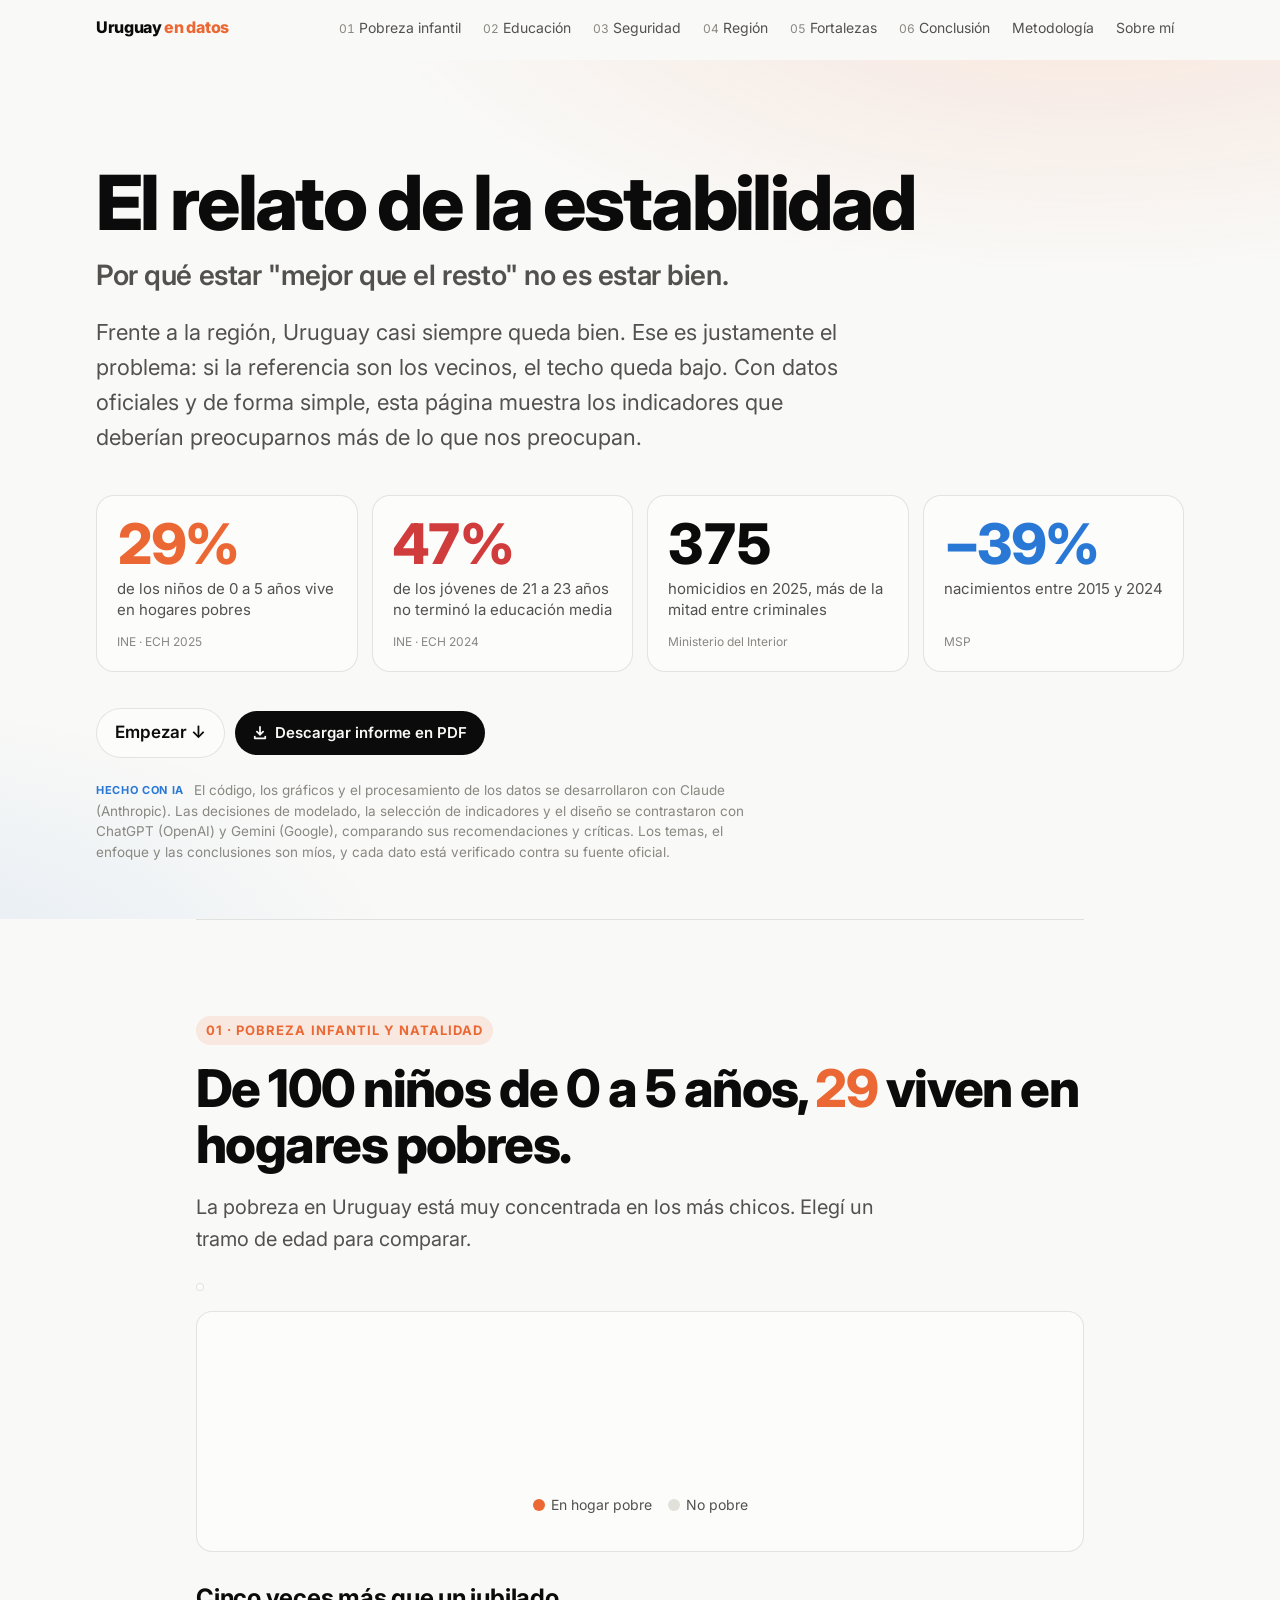
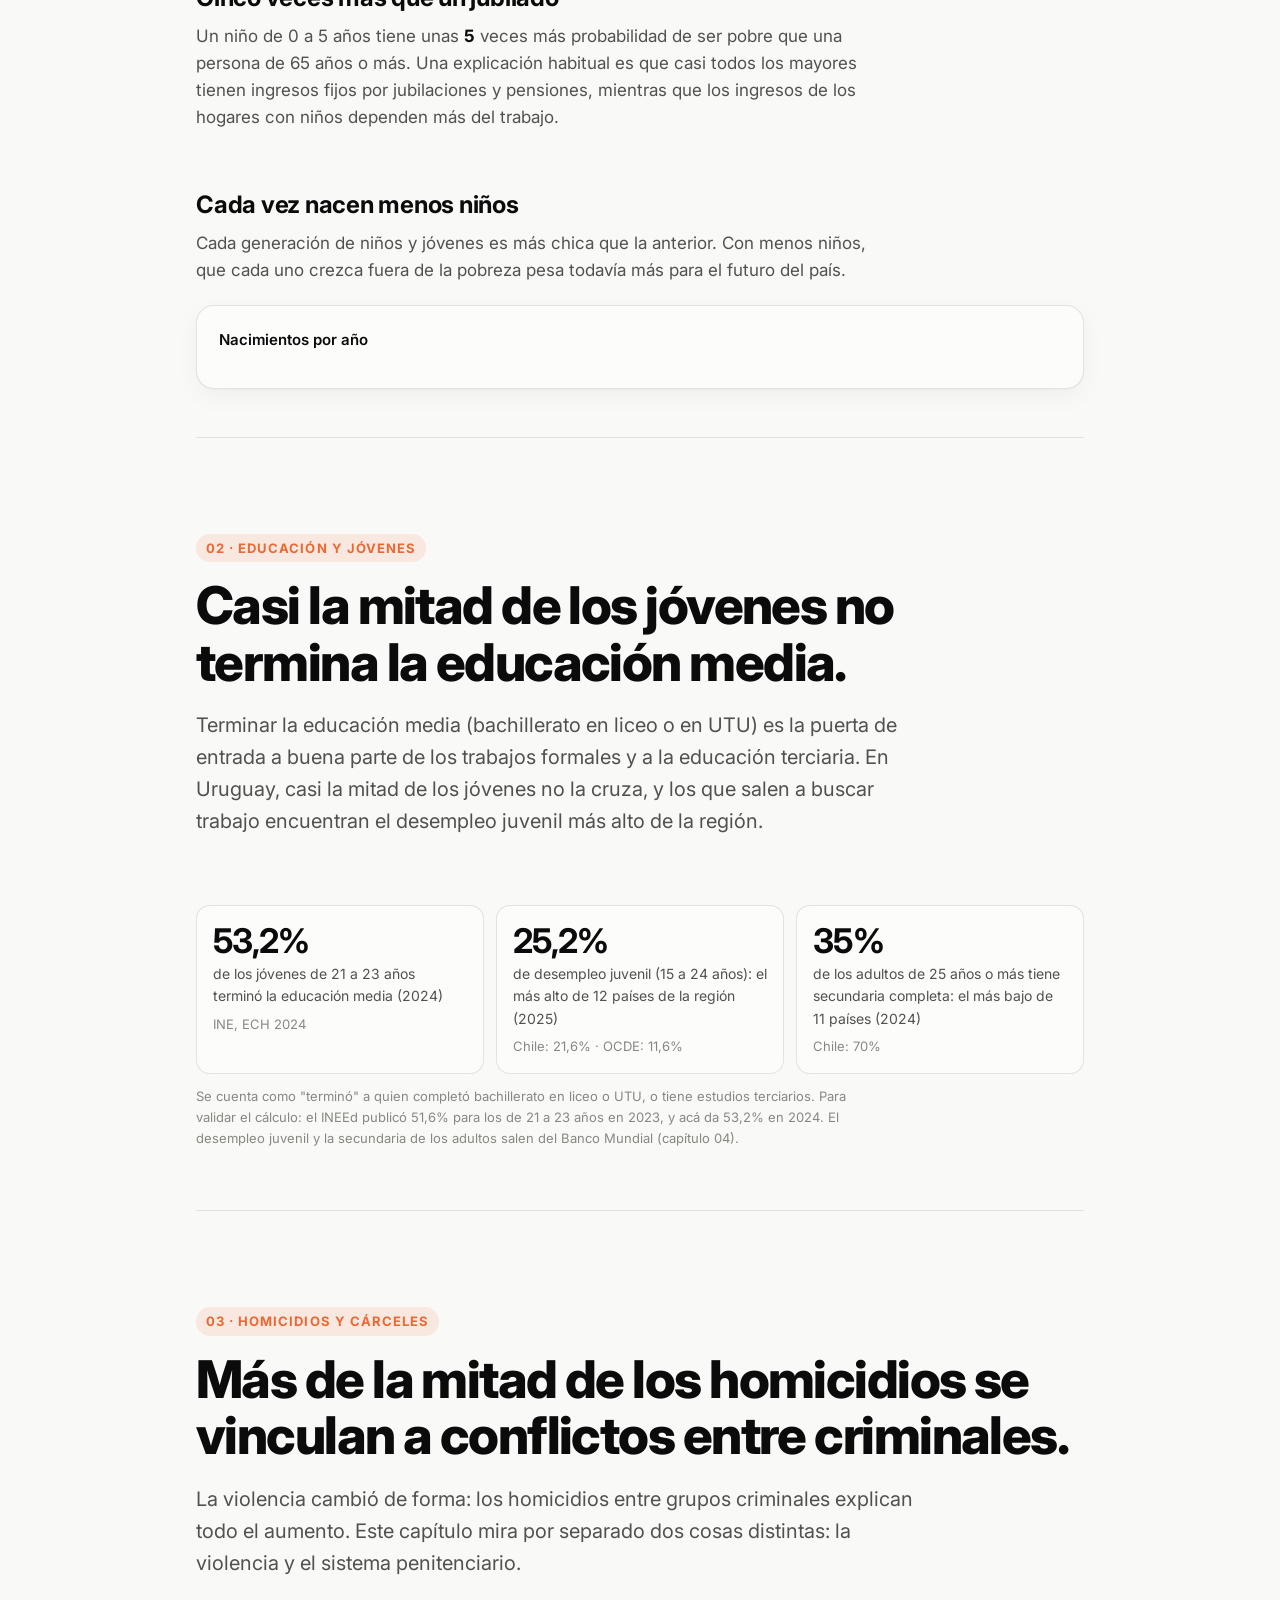
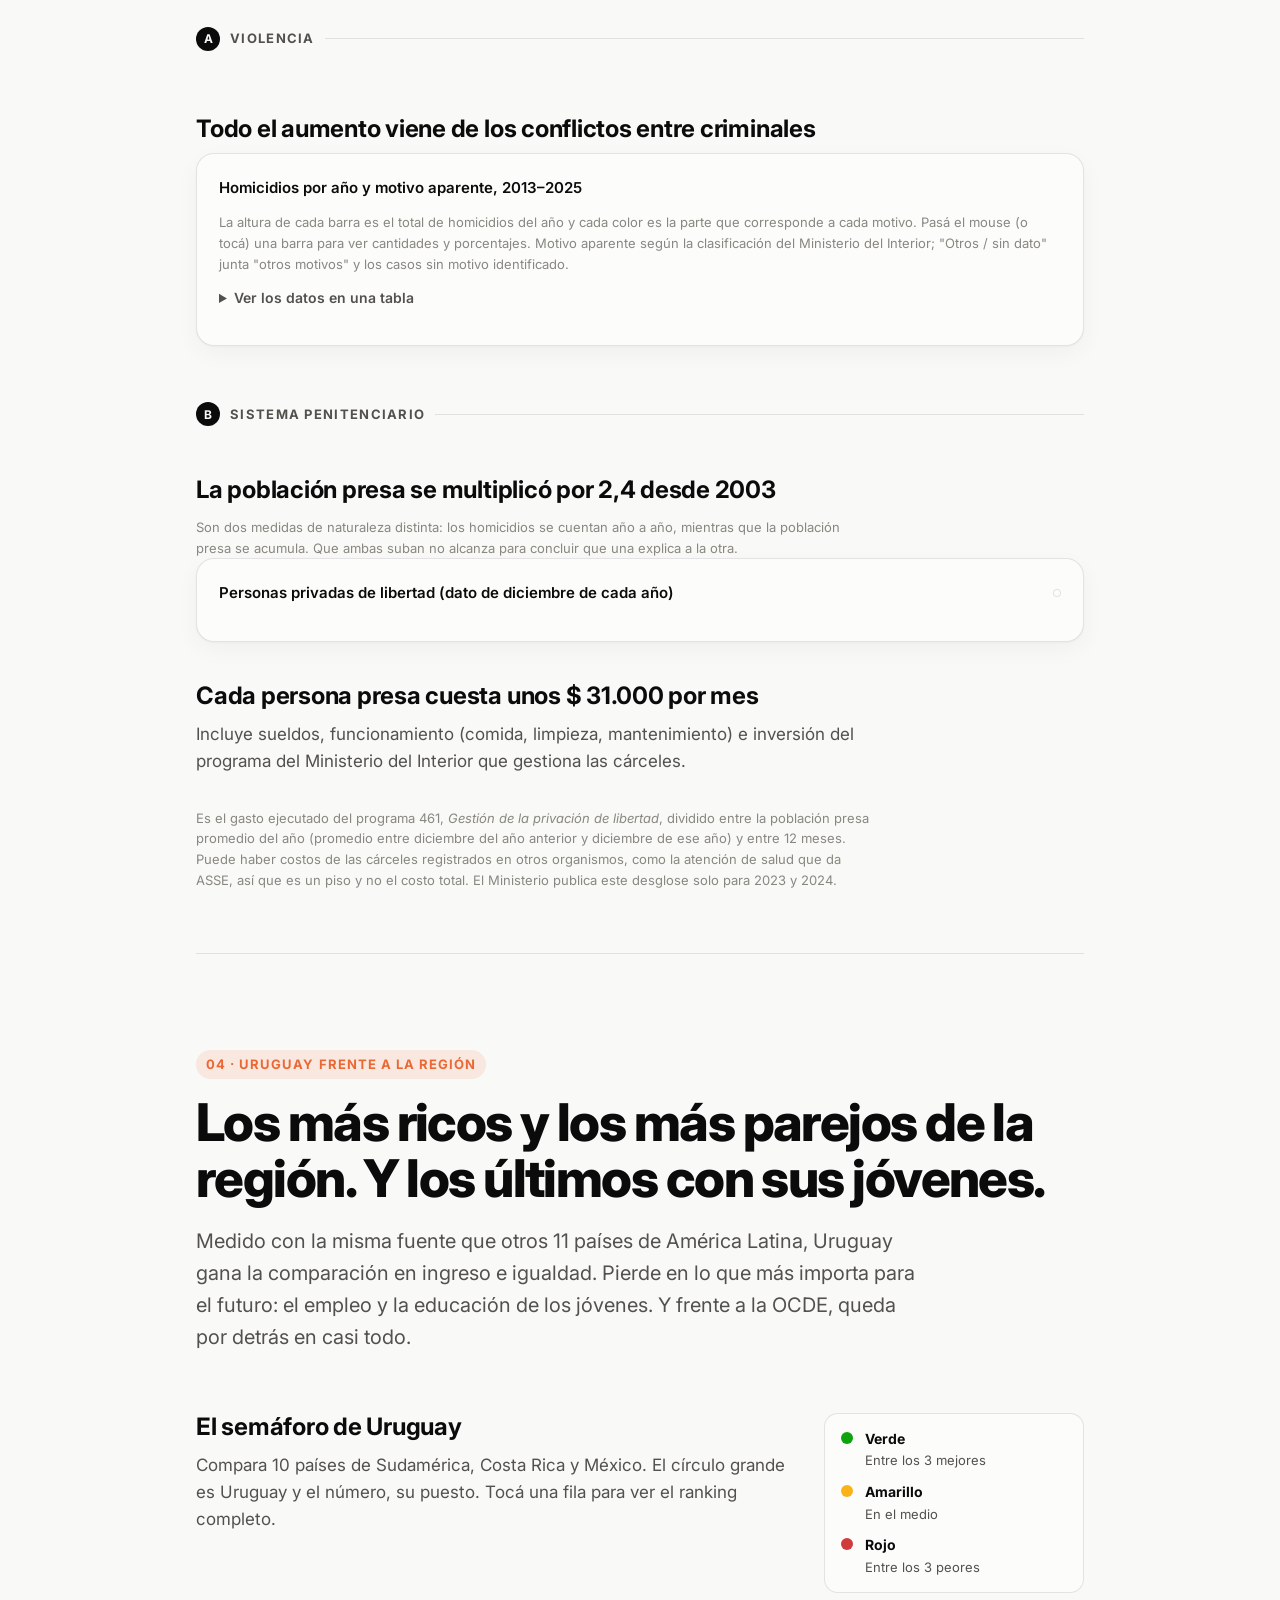
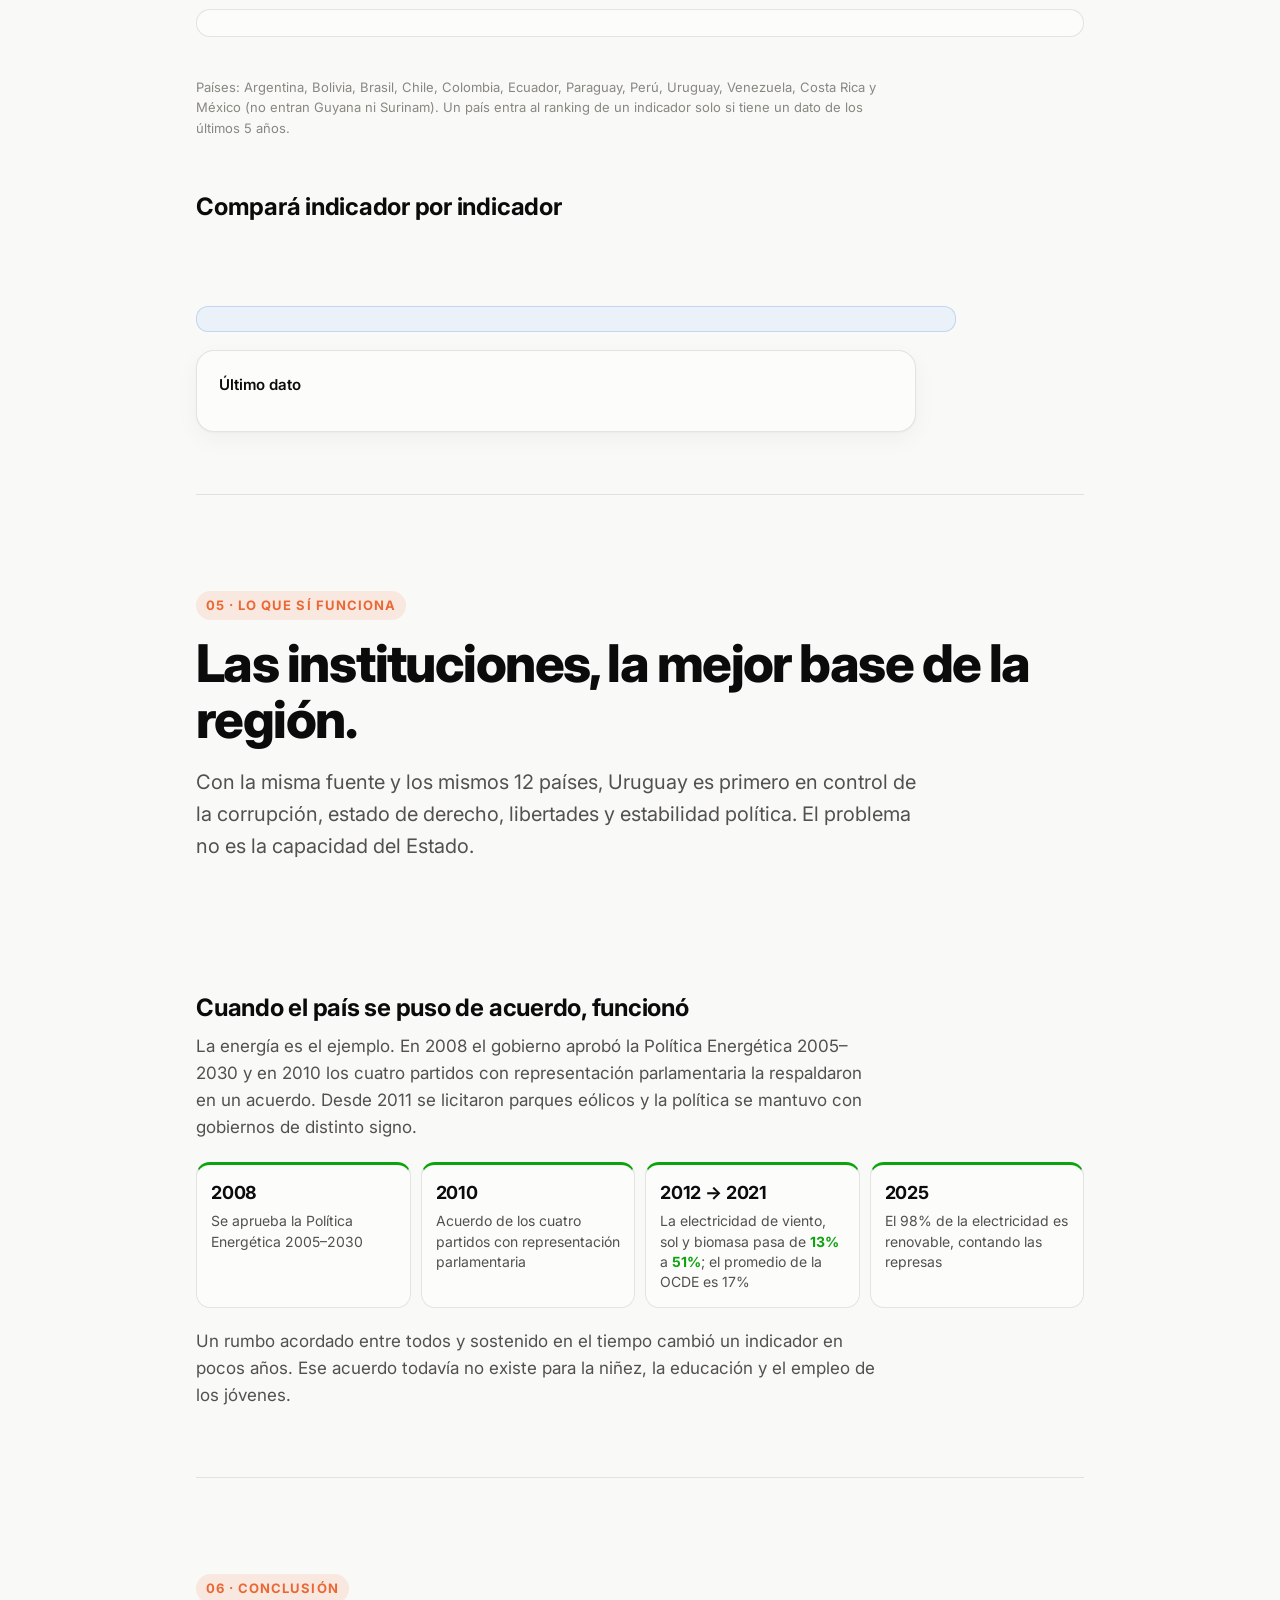
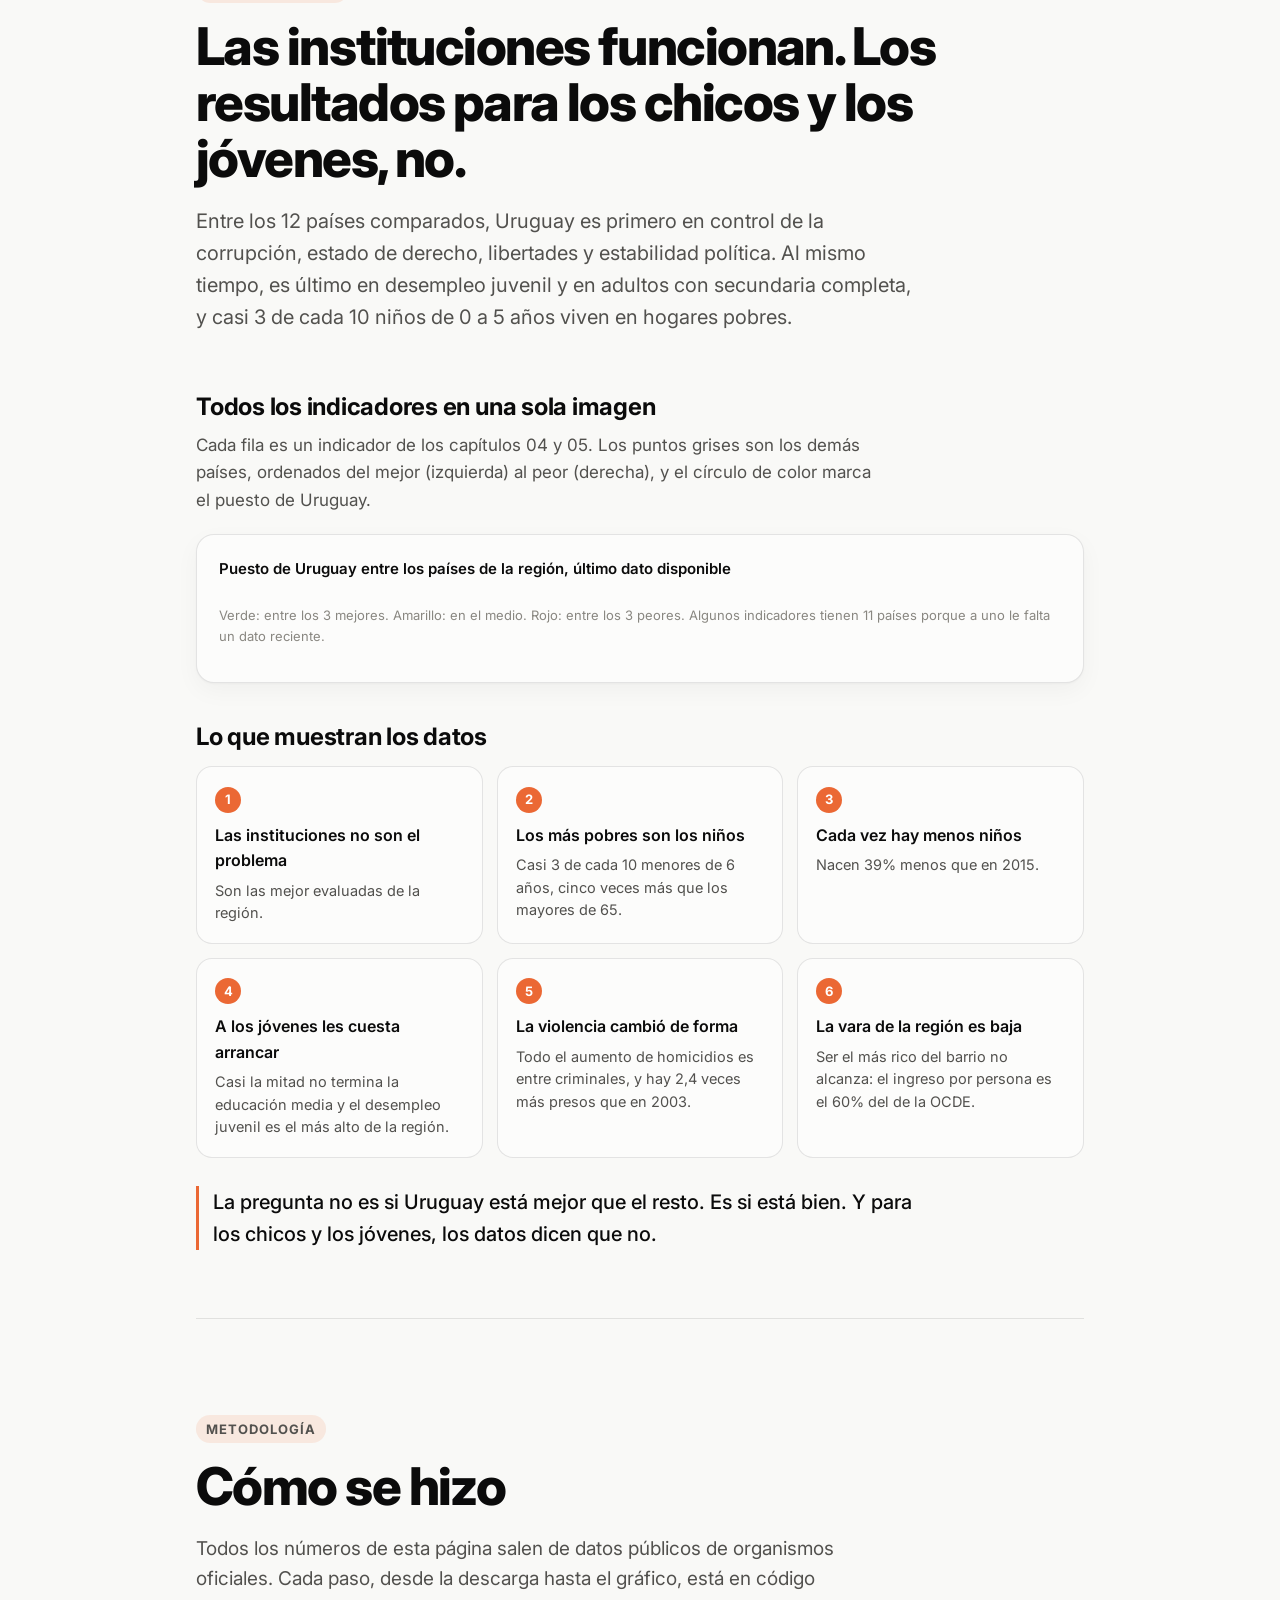
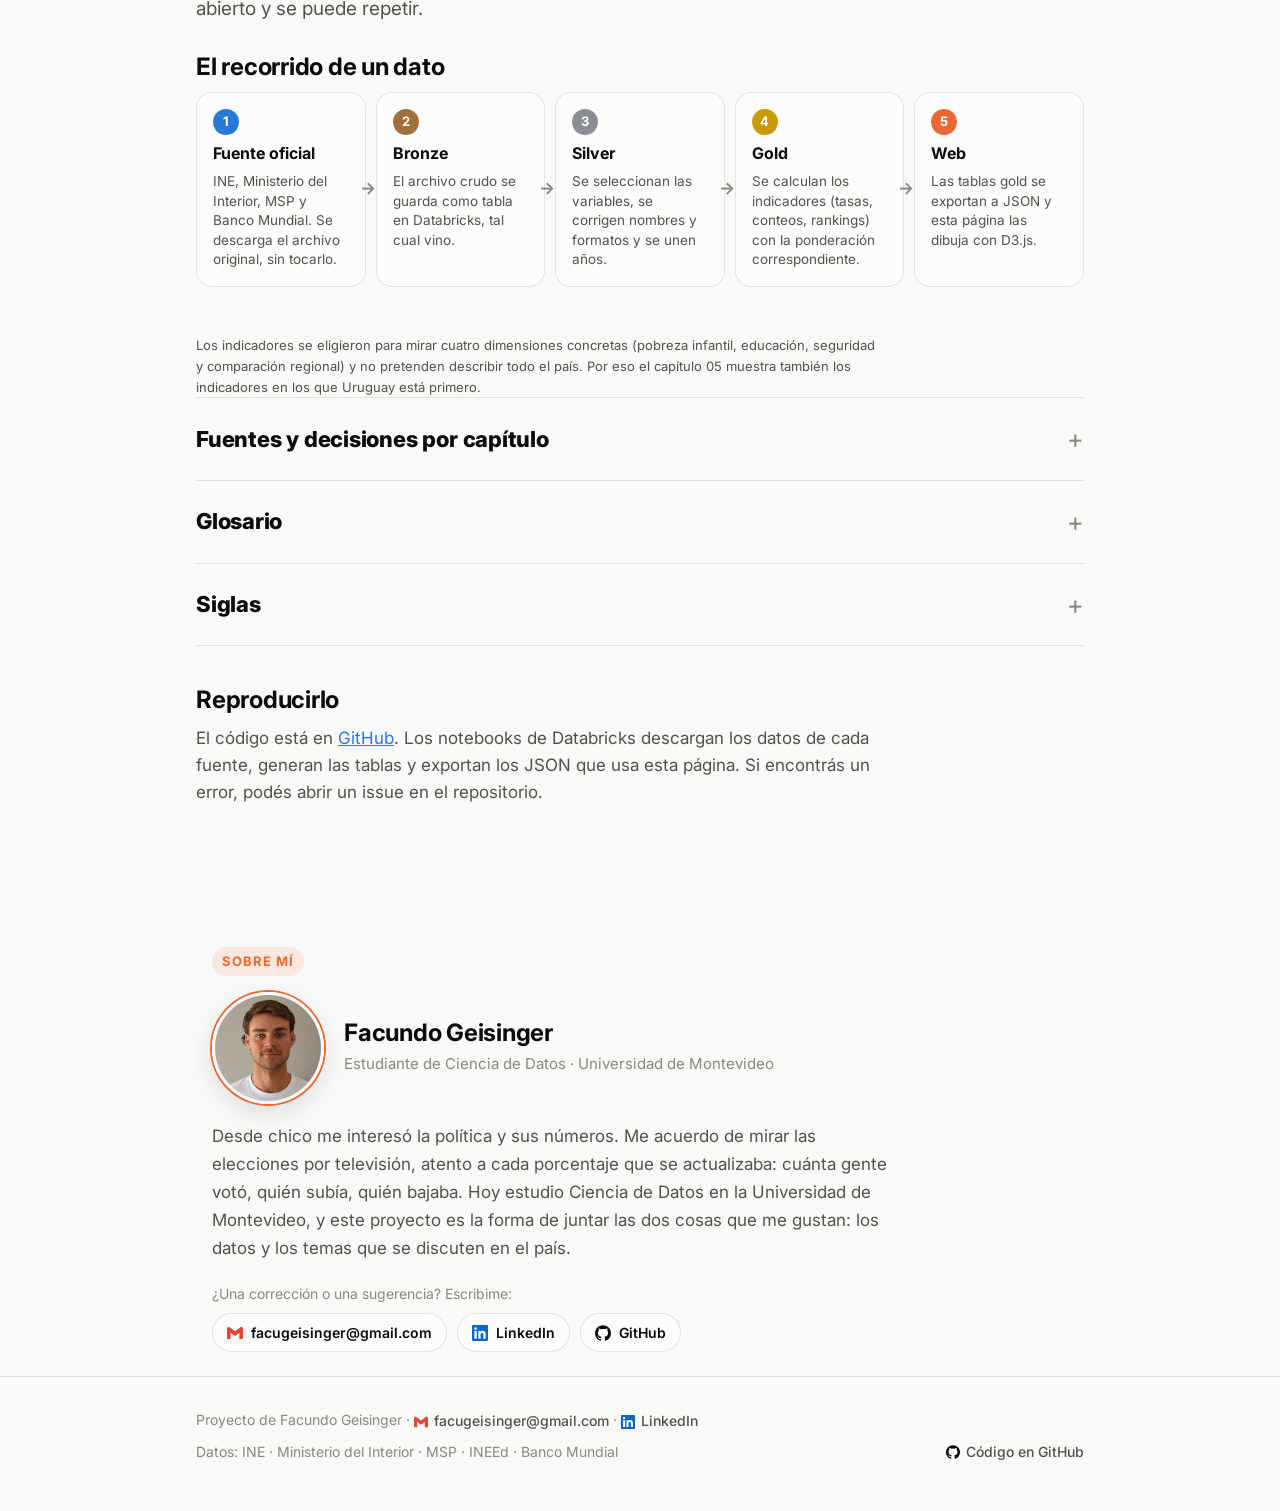
==== commit f34de1db: "Add files via upload" ====
--- a/index.html
+++ b/index.html
@@ -18,6 +18,11 @@
 <link rel="stylesheet" href="assets/style.css">
 </head>
 <body>
+<svg width="0" height="0" style="position:absolute" aria-hidden="true">
+  <symbol id="i-in" viewBox="0 0 24 24"><path fill="currentColor" d="M20.447 20.452h-3.554v-5.569c0-1.328-.027-3.037-1.852-3.037-1.853 0-2.136 1.445-2.136 2.939v5.667H9.351V9h3.414v1.561h.046c.477-.9 1.637-1.85 3.37-1.85 3.601 0 4.267 2.37 4.267 5.455v6.286zM5.337 7.433c-1.144 0-2.063-.926-2.063-2.065 0-1.138.92-2.063 2.063-2.063 1.14 0 2.064.925 2.064 2.063 0 1.139-.925 2.065-2.064 2.065zm1.782 13.019H3.555V9h3.564v11.452zM22.225 0H1.771C.792 0 0 .774 0 1.729v20.542C0 23.227.792 24 1.771 24h20.451C23.2 24 24 23.227 24 22.271V1.729C24 .774 23.2 0 22.222 0h.003z"/></symbol>
+  <symbol id="i-gm" viewBox="0 0 24 24"><path fill="currentColor" d="M24 5.457v13.909c0 .904-.732 1.636-1.636 1.636h-3.819V11.73L12 16.64l-6.545-4.91v9.273H1.636A1.636 1.636 0 0 1 0 19.366V5.457c0-2.023 2.309-3.178 3.927-1.964L5.455 4.64 12 9.548l6.545-4.91 1.528-1.145C21.69 2.28 24 3.434 24 5.457z"/></symbol>
+  <symbol id="i-gh" viewBox="0 0 24 24"><path fill="currentColor" d="M12 .297c-6.63 0-12 5.373-12 12 0 5.303 3.438 9.8 8.205 11.385.6.113.82-.258.82-.577 0-.285-.01-1.04-.015-2.04-3.338.724-4.042-1.61-4.042-1.61C4.422 18.07 3.633 17.7 3.633 17.7c-1.087-.744.084-.729.084-.729 1.205.084 1.838 1.236 1.838 1.236 1.07 1.835 2.809 1.305 3.495.998.108-.776.417-1.305.76-1.605-2.665-.3-5.466-1.332-5.466-5.93 0-1.31.465-2.38 1.235-3.22-.135-.303-.54-1.523.105-3.176 0 0 1.005-.322 3.3 1.23a11.5 11.5 0 0 1 3.003-.404c1.02.005 2.047.138 3.006.404 2.29-1.552 3.297-1.23 3.297-1.23.653 1.653.242 2.873.12 3.176.765.84 1.23 1.91 1.23 3.22 0 4.61-2.805 5.625-5.475 5.92.42.36.81 1.096.81 2.22 0 1.606-.015 2.896-.015 3.286 0 .315.21.69.825.57C20.565 22.092 24 17.592 24 12.297c0-6.627-5.373-12-12-12"/></symbol>
+</svg>
 
 <!-- ============ BARRA SUPERIOR ============ -->
 <header class="topbar" id="topbar">
@@ -45,9 +50,9 @@
     <p class="lede">Frente a la región, Uruguay casi siempre queda bien. Ese es justamente el problema: si la referencia son los vecinos, el techo queda bajo. Con datos oficiales y de forma simple, esta página muestra los indicadores que deberían preocuparnos más de lo que nos preocupan.</p>
     <div class="hero-stats">
       <a class="hstat reveal" href="#pobreza">
-        <span class="hv"><span data-countup="32">32</span>%</span>
+        <span class="hv"><span data-countup="29">29</span>%</span>
         <span class="hl">de los niños de 0 a 5 años vive en hogares pobres</span>
-        <span class="hs">INE · ECH 2024</span>
+        <span class="hs">INE · ECH 2025</span>
       </a>
       <a class="hstat reveal" href="#educacion">
         <span class="hv"><span data-countup="47">47</span>%</span>
@@ -80,13 +85,12 @@
 <article id="pobreza" class="chapter">
   <header class="chapter-cover reveal">
     <p class="chapter-num">01 · Pobreza infantil y natalidad</p>
-    <h2 class="chapter-title" id="pobreza-title">De 100 niños de <span id="hero-tramo">0 a 5 años</span>, <span class="hero-num" id="hero-num">32</span> viven en hogares pobres.</h2>
-    <p class="lede">La pobreza en Uruguay está muy concentrada en los más chicos. Cuanto más joven sos, más probable es que vivas bajo la línea de pobreza.</p>
+    <h2 class="chapter-title" id="pobreza-title">De 100 niños de <span id="hero-tramo">0 a 5 años</span>, <span class="hero-num" id="hero-num">29</span> viven en hogares pobres.</h2>
+    <p class="lede">La pobreza en Uruguay está muy concentrada en los más chicos. Elegí un tramo de edad para comparar.</p>
   </header>
 
   <div class="controls" role="group" aria-label="Filtros">
     <div class="seg" id="tramo-seg" role="radiogroup" aria-label="Tramo de edad"></div>
-    <div class="seg" id="anio-seg-hero" role="radiogroup" aria-label="Año"></div>
   </div>
 
   <div class="dots-wrap reveal">
@@ -95,50 +99,17 @@
       <li><span class="sw sw-pobre"></span>En hogar pobre</li>
       <li><span class="sw sw-no"></span>No pobre</li>
     </ul>
-    <p class="fuente" data-fuente="ech2024,ech2025" data-detalle="variable pobre17 (pobreza según el método INE 2017), ponderada con W_ANO"></p>
+    <p class="fuente" data-fuente="ech2025" data-detalle="variable pobre17 (pobreza según el método INE 2017), ponderada con W_ANO"></p>
   </div>
 
   <section class="reveal">
     <h3 class="sec-title">Cinco veces más que un jubilado</h3>
     <p>Un niño de 0 a 5 años tiene unas <strong id="ratio">5</strong> veces más probabilidad de ser pobre que una persona de 65 años o más. Una explicación habitual es que casi todos los mayores tienen ingresos fijos por jubilaciones y pensiones, mientras que los ingresos de los hogares con niños dependen más del trabajo.</p>
-<p class="fuente" data-fuente="ech2024" data-detalle="variable pobre17 (pobreza según el método INE 2017), ponderada con W_ANO"></p>
-    </section>
-
-  <section class="reveal">
-    <h3 class="sec-title">La pobreza baja con cada año de vida</h3>
-    <p>Edad por edad, la curva cae casi sin interrupciones: arranca cerca del 40% en el primer año de vida y baja a menos del 5% a los 80.</p>
-    <p><strong>Ojo con cómo se lee:</strong> el gráfico es una foto de un año, no sigue a las mismas personas a lo largo de su vida. No quiere decir que los niños salgan de la pobreza al crecer. Quiere decir que hoy la pobreza se concentra en los hogares con niños, mientras que los mayores están más protegidos.</p>
-    <div class="card">
-      <div class="card-head">
-        <h4>% de personas en hogares pobres, por edad simple</h4>
-        <ul class="legend" id="legend-edad"></ul>
-      </div>
-      <div id="chart-edad" class="chart"></div>
-      <p class="note">Los puntos son el dato de cada edad; la línea es el promedio de 3 edades seguidas, para suavizar el ruido de muestra.</p>
-      <p class="fuente" data-fuente="ech2024,ech2025" data-detalle="variable pobre17 (pobreza según el método INE 2017), ponderada con W_ANO"></p>
-    </div>
-  </section>
-
-  <section class="reveal">
-    <h3 class="sec-title">Las tasas más altas, en la frontera con Brasil</h3>
-    <p>La pobreza infantil (0 a 17 años) varía mucho entre departamentos. Los departamentos de frontera con Brasil, como Artigas, Rivera y Cerro Largo, están entre los más altos.</p>
-    <div class="card">
-      <div class="card-head">
-        <h4>% de niños y adolescentes (0–17) en hogares pobres</h4>
-        <span class="card-tag">ECH 2024</span>
-      </div>
-      <div class="map-grid">
-        <div id="map" class="chart"></div>
-        <div id="ranking" class="ranking"></div>
-      </div>
-      <div id="map-legend" class="map-legend"></div>
-      <p class="note">Las muestras por departamento son chicas (entre 100 y 400 niños en la mayoría), así que las diferencias chicas entre departamentos hay que leerlas con cuidado. Los marcados con <span class="warn">*</span> tienen menos de 250 casos. Se muestra 2024 porque la ECH 2025 cambió de diseño (año de implantación) y la comparación entre años es solo indicativa.</p>
-      <p class="fuente" data-fuente="ech2024" data-detalle="variable pobre17 (pobreza según el método INE 2017), ponderada con W_ANO"></p>
-    </div>
-  </section>
+  </section>
+
   <section class="reveal" id="natalidad">
-    <h3 class="sec-title">Cada vez menos jóvenes</h3>
-    <p>En 2015 nacieron 48.926 bebés en Uruguay y en 2024 nacieron 29.899: un 39% menos, y la cifra más baja de toda la serie. Cada generación de niños y jóvenes es más chica que la anterior.</p>
+    <h3 class="sec-title">Cada vez nacen menos niños</h3>
+    <p>Cada generación de niños y jóvenes es más chica que la anterior. Con menos niños, que cada uno crezca fuera de la pobreza pesa todavía más para el futuro del país.</p>
     <div class="card">
       <div class="card-head">
         <h4>Nacimientos por año</h4>
@@ -149,55 +120,23 @@
   </section>
 </article>
 
-<!-- ============ 02 EDUCACIÓN ============ -->
+<!-- ============ 02 EDUCACIÓN Y JÓVENES ============ -->
 <article id="educacion" class="chapter">
   <header class="chapter-cover reveal">
-    <p class="chapter-num">02 · Educación</p>
+    <p class="chapter-num">02 · Educación y jóvenes</p>
     <h2 class="chapter-title">Casi la mitad de los jóvenes no termina la educación media.</h2>
-    <p class="lede">A los 21 a 23 años, el 53% terminó la educación media superior (bachillerato en liceo o en UTU, o ya cursa estudios terciarios). Las generaciones más jóvenes terminan más que las mayores, y quienes no terminan tienen más desempleo.</p>
-    <div class="cover-stat">
-      <span class="cs-v"><span data-countup="53.2" data-dec="1">53,2</span>%</span>
-      <span class="cs-l">terminó la educación media<br>(21 a 23 años)</span>
-    </div>
-    <p class="fuente" data-fuente="ech2024" data-detalle="bachillerato completo en liceo o UTU, o estudios terciarios (variables e201_1c, e201_1d y e51_8 a e51_11), ponderado con W_ANO"></p>
-  </header>
-
-  <section class="reveal">
-    <h3 class="sec-title">Las generaciones más jóvenes terminan más</h3>
-    <p>Entre los mayores de 65, menos de 1 de cada 4 terminó la educación media. Entre los de 21 a 23, son algo más de la mitad. En todas las generaciones, las mujeres terminan más que los hombres: en los más jóvenes la diferencia es de 10 puntos.</p>
-    <div class="card">
-      <div class="card-head">
-        <h4>% que terminó la educación media superior, por generación y sexo</h4>
-        <ul class="legend" id="legend-egreso"></ul>
-      </div>
-      <div id="chart-egreso" class="chart"></div>
-      <p class="note">Se cuenta como "terminó" a quien completó bachillerato en liceo o UTU, o tiene estudios terciarios. Para validar el cálculo: el INEEd publicó 51,6% para los de 21 a 23 años en 2023, y acá da 53,2% en 2024.</p>
-      <p class="fuente" data-fuente="ech2024,ineed" data-detalle="ponderado con W_ANO"></p>
-    </div>
-  </section>
-
-  <section class="reveal">
-    <h3 class="sec-title">Ni estudian ni trabajan</h3>
-    <p>Entre los jóvenes de 15 a 24 años, el 13% de los hombres y el 17% de las mujeres no estudian ni tienen trabajo.</p>
-    <div class="card">
-      <div class="card-head"><h4>% de jóvenes de 15 a 24 años que no estudian ni trabajan</h4></div>
-      <div class="nini-top" id="nini-sexo"></div>
-      <p class="fuente" data-fuente="ech2024" data-detalle="no asiste a ningún centro educativo (variable e49) y no está ocupado (variable POBPCOAC), ponderado con W_ANO"></p>
-    </div>
-  </section>
-
-  <section class="reveal">
-    <h3 class="sec-title">Terminar la educación media se asocia con menos desempleo</h3>
-    <p>Entre los jóvenes de 18 a 29 años que buscan trabajo, el desempleo es de 22,8% para los que no terminaron la educación media y de 17,6% para los que sí. La diferencia muestra una asociación, no prueba que terminar sea la causa: también influyen el hogar, el barrio o la edad. Aun con la educación media completa, más de 1 de cada 6 jóvenes que buscan trabajo no lo encuentra.</p>
-<div class="card" id="card-actividad" hidden>
-      <div class="card-head"><h4>Qué hacen todos los jóvenes de 18 a 29 años (no solo los que buscan trabajo)</h4></div>
-      <ul class="legend" id="legend-actividad"></ul>
-      <div id="chart-actividad" class="chart"></div>
-      <p class="note">El desempleo solo cuenta a quienes buscan trabajo. Este gráfico reparte a todos los jóvenes: los que trabajan, los que buscan y no consiguen, y los inactivos (no trabajan ni buscan, por ejemplo porque estudian o cuidan a alguien). Entre los que no terminaron la educación media, el 14,0% no trabaja, no busca trabajo y tampoco estudia; entre los que sí terminaron, el 4,6%.</p>
-      <p class="fuente" data-fuente="ech2024" data-detalle="condición de actividad (variable POBPCOAC), ponderado con W_ANO"></p>
-    </div>
-  </section>
-
+    <p class="lede">Terminar la educación media (bachillerato en liceo o en UTU) es la puerta de entrada a buena parte de los trabajos formales y a la educación terciaria. En Uruguay, casi la mitad de los jóvenes no la cruza, y los que salen a buscar trabajo encuentran el desempleo juvenil más alto de la región.</p>
+  </header>
+
+  <section class="reveal">
+    <div class="stats stats-3">
+      <div class="stat"><div class="v">53,2%</div><div class="l">de los jóvenes de 21 a 23 años terminó la educación media (2024)</div><div class="d">INE, ECH 2024</div></div>
+      <div class="stat"><div class="v">25,2%</div><div class="l">de desempleo juvenil (15 a 24 años): el más alto de 12 países de la región (2025)</div><div class="d">Chile: 21,6% · OCDE: 11,6%</div></div>
+      <div class="stat"><div class="v">35%</div><div class="l">de los adultos de 25 años o más tiene secundaria completa: el más bajo de 11 países (2024)</div><div class="d">Chile: 70%</div></div>
+    </div>
+    <p class="note">Se cuenta como "terminó" a quien completó bachillerato en liceo o UTU, o tiene estudios terciarios. Para validar el cálculo: el INEEd publicó 51,6% para los de 21 a 23 años en 2023, y acá da 53,2% en 2024. El desempleo juvenil y la secundaria de los adultos salen del Banco Mundial (capítulo 04).</p>
+    <p class="fuente" data-fuente="ech2024,ineed,bm_wdi" data-detalle="egreso: variables e201_1c, e201_1d y e51_8 a e51_11, ponderado con W_ANO"></p>
+  </section>
 </article>
 
 <!-- ============ 03 SEGURIDAD ============ -->
@@ -205,7 +144,7 @@
   <header class="chapter-cover reveal">
     <p class="chapter-num">03 · Homicidios y cárceles</p>
     <h2 class="chapter-title">Más de la mitad de los homicidios se vinculan a conflictos entre criminales.</h2>
-    <p class="lede">Entre 2013 y 2017 hubo entre 260 y 295 homicidios por año. Desde 2022 son más de 370 por año, y lo que más creció son los asesinatos entre grupos criminales. Este capítulo mira por separado dos cosas distintas: la violencia y el sistema penitenciario.</p>
+    <p class="lede">La violencia cambió de forma: los homicidios entre grupos criminales explican todo el aumento. Este capítulo mira por separado dos cosas distintas: la violencia y el sistema penitenciario.</p>
   </header>
 
   <p class="bloque reveal"><span>A</span>Violencia</p>
@@ -214,7 +153,6 @@
 
   <section class="reveal">
     <h3 class="sec-title">Todo el aumento viene de los conflictos entre criminales</h3>
-    <p>Los homicidios pasaron de 261 en 2013 a 375 en 2025. En el mismo período, los homicidios por conflictos entre criminales casi se triplicaron (de 77 a 215), mientras que el resto bajó de 184 a 160. En 2013 eran 3 de cada 10 homicidios; en 2025, casi 6 de cada 10.</p>
     <div class="card">
       <div class="card-head">
         <h4>Homicidios por año y motivo aparente, 2013–2025</h4>
@@ -232,7 +170,6 @@
   <p class="bloque reveal"><span>B</span>Sistema penitenciario</p>
   <section class="reveal">
     <h3 class="sec-title">La población presa se multiplicó por 2,4 desde 2003</h3>
-    <p>La población privada de libertad pasó de 6.757 personas en diciembre de 2003 a 16.107 en diciembre de 2024, un aumento de 138%. Tomando 2013 como base, el aumento hasta 2024 es de 70%. El crecimiento se aceleró desde 2019, y en el mismo período la cantidad de mujeres presas se multiplicó por cuatro.</p>
     <p class="note">Son dos medidas de naturaleza distinta: los homicidios se cuentan año a año, mientras que la población presa se acumula. Que ambas suban no alcanza para concluir que una explica a la otra.</p>
     <div class="card">
       <div class="card-head">
@@ -246,7 +183,7 @@
 
   <section class="reveal" id="costo-carceles">
     <h3 class="sec-title">Cada persona presa cuesta unos $ 31.000 por mes</h3>
-    <p>En 2024, el programa del Ministerio del Interior que gestiona las cárceles gastó <strong>$ 5.893 millones</strong> entre sueldos, funcionamiento (comida, limpieza, mantenimiento) e inversión. Repartido entre la población presa promedio del año, son unos <strong>$ 31.000 por persona por mes</strong>: 1,4 veces el salario mínimo nacional de ese año.</p>
+    <p>Incluye sueldos, funcionamiento (comida, limpieza, mantenimiento) e inversión del programa del Ministerio del Interior que gestiona las cárceles.</p>
     <div class="stats" id="costo-stats"></div>
     <p class="note">Es el gasto ejecutado del programa 461, <i>Gestión de la privación de libertad</i>, dividido entre la población presa promedio del año (promedio entre diciembre del año anterior y diciembre de ese año) y entre 12 meses. Puede haber costos de las cárceles registrados en otros organismos, como la atención de salud que da ASSE, así que es un piso y no el costo total. El Ministerio publica este desglose solo para 2023 y 2024.</p>
     <p class="fuente" data-fuente="mi_presupuesto,mi_carceles,smn" data-detalle="pesos corrientes; salario mínimo 2024: $ 22.268"></p>
@@ -257,15 +194,15 @@
 <article id="region" class="chapter">
   <header class="chapter-cover reveal">
     <p class="chapter-num">04 · Uruguay frente a la región</p>
-    <h2 class="chapter-title">Primero en ingreso e igualdad, último en desempleo juvenil y en secundaria completa.</h2>
-    <p class="lede">Medido con la misma fuente que otros 11 países de América Latina, Uruguay tiene el mayor ingreso por persona y la menor desigualdad del grupo. Pero tiene el mayor desempleo juvenil y la menor proporción de adultos con secundaria completa. Frente al promedio de la OCDE, queda por detrás en cuatro de los cinco indicadores con dato.</p>
+    <h2 class="chapter-title">Los más ricos y los más parejos de la región. Y los últimos con sus jóvenes.</h2>
+    <p class="lede">Medido con la misma fuente que otros 11 países de América Latina, Uruguay gana la comparación en ingreso e igualdad. Pierde en lo que más importa para el futuro: el empleo y la educación de los jóvenes. Y frente a la OCDE, queda por detrás en casi todo.</p>
   </header>
 
   <section class="semaforo-wrap reveal">
     <div class="sema-head">
       <div>
         <h3 class="sec-title">El semáforo de Uruguay</h3>
-        <p>La comparación incluye 10 países de Sudamérica (Argentina, Bolivia, Brasil, Chile, Colombia, Ecuador, Paraguay, Perú, Uruguay y Venezuela) más Costa Rica y México. No entran Guyana ni Surinam. Un país entra al ranking de un indicador solo si tiene un dato de los últimos 5 años; el año de cada dato figura en el ranking. El círculo grande es Uruguay y el número, su puesto. Tocá una fila para ver el ranking completo.</p>
+        <p>Compara 10 países de Sudamérica, Costa Rica y México. El círculo grande es Uruguay y el número, su puesto. Tocá una fila para ver el ranking completo.</p>
       </div>
       <ul class="sema-legend" aria-label="Qué significa cada color">
         <li><span class="dot dot-good"></span><b>Verde</b><span>Entre los 3 mejores</span></li>
@@ -275,12 +212,12 @@
     </div>
     <p class="score" id="score"></p>
     <div class="semaforo" id="semaforo"></div>
+    <p class="note">Países: Argentina, Bolivia, Brasil, Chile, Colombia, Ecuador, Paraguay, Perú, Uruguay, Venezuela, Costa Rica y México (no entran Guyana ni Surinam). Un país entra al ranking de un indicador solo si tiene un dato de los últimos 5 años.</p>
     <p class="fuente" data-fuente="bm_wdi" data-detalle="último dato disponible de cada país"></p>
   </section>
 
   <section class="reveal">
     <h3 class="sec-title" id="detalle">Compará indicador por indicador</h3>
-    <p>Elegí un indicador para ver el último dato de cada país, junto al promedio de América Latina y el de la OCDE.</p>
     <p class="print-only print-note">En la versión web se puede elegir cada uno de los 9 indicadores; acá se muestra uno como ejemplo.</p>
     <div class="picker" id="ind-picker" role="radiogroup" aria-label="Indicador"></div>
     <p class="verdict" id="verdict"></p>
@@ -297,27 +234,26 @@
 <article id="fortalezas" class="chapter">
   <header class="chapter-cover reveal">
     <p class="chapter-num">05 · Lo que sí funciona</p>
-    <h2 class="chapter-title">Primero en instituciones, en electricidad renovable no hidráulica y en banda ancha fija.</h2>
-    <p class="lede">Con la misma fuente y los mismos 12 países, Uruguay queda primero en cuatro indicadores de calidad institucional: control de la corrupción, estado de derecho, libertades y estabilidad política. También en la proporción de electricidad generada con viento, sol y biomasa, y en conexiones de banda ancha fija por habitante.</p>
-  </header>
-
-  <section class="reveal">
-    <h3 class="sec-title">Seis indicadores en los que Uruguay es primero</h3>
-    <p>Cada tarjeta muestra el último dato de Uruguay, el del país que le sigue, el promedio simple de los 12 países comparados y, cuando hay dato, el promedio de la OCDE.</p>
+    <h2 class="chapter-title">Las instituciones, la mejor base de la región.</h2>
+    <p class="lede">Con la misma fuente y los mismos 12 países, Uruguay es primero en control de la corrupción, estado de derecho, libertades y estabilidad política. El problema no es la capacidad del Estado.</p>
+  </header>
+
+  <section class="reveal">
     <div class="fort-grid" id="fort-grid"></div>
     <p class="fuente" data-fuente="bm_wgi,bm_wdi" data-detalle="instituciones: puntajes 2025; electricidad: 2021; internet: 2024"></p>
   </section>
 
   <section class="reveal">
-    <h3 class="sec-title">Electricidad renovable no hidráulica: de 13% a 51% en nueve años</h3>
-    <p>En 2012, el 13% de la electricidad uruguaya salía del viento, el sol o la biomasa. En 2021 era el 51%, tres veces el promedio de la OCDE (17%). Ningún país de la comparación se le acerca. Ojo: esto mide la <b>matriz eléctrica</b> (cómo se genera la electricidad), no la matriz energética total, que también incluye el combustible del transporte y la industria.</p>
-    <p>Detrás de ese cambio hubo una política de Estado: la Política Energética 2005–2030, aprobada en 2008 y respaldada en 2010 por los cuatro partidos con representación parlamentaria. Se mantuvo con gobiernos de distinto signo.</p>    <div class="card">
-      <div class="card-head"><h4>Electricidad generada con viento, sol y biomasa (% del total, sin contar las represas)</h4></div>
-      <ul class="legend" id="legend-ren"></ul>
-      <div id="chart-ren" class="chart"></div>
-      <p class="note">El porcentaje varía según la lluvia: con represas llenas pesa más la generación hidráulica. La serie del Banco Mundial llega a 2021; según el MIEM, en 2025 (preliminar) viento, biomasa y sol generaron el 52% de la electricidad, y contando las represas el 98% fue renovable.</p>
-      <p class="fuente" data-fuente="bm_wdi,miem_energia,miem_2025" data-detalle="código del indicador: EG.ELC.RNWX.ZS, 2012–2021"></p>
-    </div>
+    <h3 class="sec-title">Cuando el país se puso de acuerdo, funcionó</h3>
+    <p>La energía es el ejemplo. En 2008 el gobierno aprobó la Política Energética 2005–2030 y en 2010 los cuatro partidos con representación parlamentaria la respaldaron en un acuerdo. Desde 2011 se licitaron parques eólicos y la política se mantuvo con gobiernos de distinto signo.</p>
+    <ol class="hito">
+      <li><b>2008</b><span>Se aprueba la Política Energética 2005–2030</span></li>
+      <li><b>2010</b><span>Acuerdo de los cuatro partidos con representación parlamentaria</span></li>
+      <li><b>2012 → 2021</b><span>La electricidad de viento, sol y biomasa pasa de <strong>13%</strong> a <strong>51%</strong>; el promedio de la OCDE es 17%</span></li>
+      <li><b>2025</b><span>El 98% de la electricidad es renovable, contando las represas</span></li>
+    </ol>
+    <p>Un rumbo acordado entre todos y sostenido en el tiempo cambió un indicador en pocos años. Ese acuerdo todavía no existe para la niñez, la educación y el empleo de los jóvenes.</p>
+    <p class="fuente" data-fuente="miem_energia,bm_wdi,miem_2025" data-detalle="electricidad sin hidráulica: indicador EG.ELC.RNWX.ZS, 2012–2021; 2025: dato preliminar del MIEM"></p>
   </section>
 </article>
 
@@ -328,7 +264,7 @@
   <header class="chapter-cover reveal">
     <p class="chapter-num">06 · Conclusión</p>
     <h2 class="chapter-title">Las instituciones funcionan. Los resultados para los chicos y los jóvenes, no.</h2>
-    <p class="lede">Entre los 12 países comparados, Uruguay es primero en control de la corrupción, estado de derecho, libertades y estabilidad política. Al mismo tiempo, es último en desempleo juvenil y en adultos con secundaria completa, y 1 de cada 3 niños de 0 a 5 años vive en un hogar pobre.</p>
+    <p class="lede">Entre los 12 países comparados, Uruguay es primero en control de la corrupción, estado de derecho, libertades y estabilidad política. Al mismo tiempo, es último en desempleo juvenil y en adultos con secundaria completa, y casi 3 de cada 10 niños de 0 a 5 años viven en hogares pobres.</p>
   </header>
 
   <section class="reveal">
@@ -346,17 +282,13 @@
   <section class="reveal">
     <h3 class="sec-title">Lo que muestran los datos</h3>
     <div class="concl-grid">
-      <div class="concl-card"><span class="concl-n">1</span><h4>No es un problema de Estado débil</h4><p>Uruguay tiene las instituciones mejor evaluadas de la región. Los malos resultados no se explican por corrupción ni por inestabilidad.</p></div>
-      <div class="concl-card"><span class="concl-n">2</span><h4>La pobreza está en los chicos</h4><p>El 32% de los niños de 0 a 5 años vive en hogares pobres, contra el 6% de los mayores de 65. Y cada año nacen menos niños: 39% menos que en 2015.</p></div>
-      <div class="concl-card"><span class="concl-n">3</span><h4>A los jóvenes les cuesta arrancar</h4><p>Casi la mitad no termina la educación media, y el desempleo juvenil es el más alto de los 12 países.</p></div>
-      <div class="concl-card"><span class="concl-n">4</span><h4>Ser el mejor de la región no alcanza</h4><p>Uruguay tiene el mayor ingreso por persona del grupo, pero es el 60% del promedio de la OCDE. Compararse con los vecinos deja la vara baja.</p></div>
-    </div>
-  </section>
-
-  <section class="reveal">
-    <h3 class="sec-title">Mi lectura</h3>
-    <p class="opinion-tag">Opinión del autor, no un resultado de los datos</p>
-    <p>La electricidad muestra que Uruguay puede dar un salto cuando se lo propone: con una política acordada por todos los partidos y sostenida por gobiernos de distinto signo, pasó del 13% al 51% de electricidad de viento, sol y biomasa en nueve años, y hoy lidera la región. Con la niñez, la educación y el empleo de los jóvenes no hubo un acuerdo así. Las instituciones que tenemos son la base para hacerlo.</p>
+      <div class="concl-card"><span class="concl-n">1</span><h4>Las instituciones no son el problema</h4><p>Son las mejor evaluadas de la región.</p></div>
+      <div class="concl-card"><span class="concl-n">2</span><h4>Los más pobres son los niños</h4><p>Casi 3 de cada 10 menores de 6 años, cinco veces más que los mayores de 65.</p></div>
+      <div class="concl-card"><span class="concl-n">3</span><h4>Cada vez hay menos niños</h4><p>Nacen 39% menos que en 2015.</p></div>
+      <div class="concl-card"><span class="concl-n">4</span><h4>A los jóvenes les cuesta arrancar</h4><p>Casi la mitad no termina la educación media y el desempleo juvenil es el más alto de la región.</p></div>
+      <div class="concl-card"><span class="concl-n">5</span><h4>La violencia cambió de forma</h4><p>Todo el aumento de homicidios es entre criminales, y hay 2,4 veces más presos que en 2003.</p></div>
+      <div class="concl-card"><span class="concl-n">6</span><h4>La vara de la región es baja</h4><p>Ser el más rico del barrio no alcanza: el ingreso por persona es el 60% del de la OCDE.</p></div>
+    </div>
     <p class="cierre">La pregunta no es si Uruguay está mejor que el resto. Es si está bien. Y para los chicos y los jóvenes, los datos dicen que no.</p>
   </section>
 </article>
@@ -384,8 +316,8 @@
     <table class="mtable">
       <thead><tr><th>Capítulo</th><th>Fuente</th><th>Qué se calculó</th><th>Limitaciones</th><th>Notebook</th></tr></thead>
       <tbody>
-        <tr><td>Pobreza infantil</td><td>INE, ECH 2024 y 2025 (microdatos, ~55.000 personas por año)</td><td>% de personas en hogares bajo la línea de pobreza (<code>pobre17</code>), por edad y departamento, ponderado con <code>W_ANO</code></td><td>La ECH 2025 es de implantación: la comparación con 2024 es indicativa. Muestras chicas por departamento.</td><td><code>01_pobreza</code></td></tr>
-        <tr><td>Educación</td><td>INE, ECH 2024</td><td>Egreso de educación media superior (bachillerato en liceo o UTU, o terciaria), jóvenes que no estudian ni trabajan, condición de actividad y desempleo según educación</td><td>Validado contra el INEEd (51,6% en 2023; acá 53,2% en 2024).</td><td><code>02_educacion</code></td></tr>
+        <tr><td>Pobreza infantil</td><td>INE, ECH 2024 y 2025 (microdatos, ~55.000 personas por año)</td><td>% de personas en hogares bajo la línea de pobreza (<code>pobre17</code>), por tramo de edad, ponderado con <code>W_ANO</code></td><td>La ECH 2025 es el primer año con el nuevo diseño de la encuesta (implantación), así que no se compara con años anteriores.</td><td><code>01_pobreza</code></td></tr>
+        <tr><td>Educación</td><td>INE, ECH 2024</td><td>Egreso de educación media superior (bachillerato en liceo o UTU, o terciaria) de los jóvenes de 21 a 23 años</td><td>Validado contra el INEEd (51,6% en 2023; acá 53,2% en 2024).</td><td><code>02_educacion</code></td></tr>
         <tr><td>Homicidios y cárceles</td><td>Ministerio del Interior, datos abiertos y ejecución presupuestal por programa</td><td>Homicidios por año y motivo aparente (una fila por víctima); personas presas en diciembre de cada año; gasto del programa de cárceles por persona presa</td><td>El Ministerio reclasifica casos, así que puede haber diferencias de pocas unidades con los informes anuales. El gasto solo está publicado para 2023 y 2024, y no incluye costos de otros organismos.</td><td><code>03_seguridad</code></td></tr>
         <tr><td>Natalidad (dentro de Pobreza infantil)</td><td>MSP, informes de estadísticas vitales</td><td>Nacimientos por año, 2015–2024</td><td>No hay un dataset abierto actualizado: las cifras se transcribieron del informe oficial, con la fuente en cada fila. 2024 es preliminar.</td><td><code>04_demografia</code></td></tr>
         <tr><td>Región</td><td>Banco Mundial (WDI), con datos del FMI, la OIT, la UNODC y la UNESCO</td><td>9 indicadores comparables para 12 países (10 de Sudamérica, Costa Rica y México; no entran Guyana ni Surinam), América Latina y la OCDE; semáforo según el puesto</td><td>El desempleo es la estimación modelada de la OIT. Para poder comparar países, la pobreza de este capítulo usa la línea internacional de US$ 8,30 por día; la del capítulo 01 usa la línea oficial del INE, por eso los porcentajes no coinciden.</td><td><code>05_comparacion_regional</code></td></tr>
@@ -402,7 +334,6 @@
     <div><dt>Ponderador (W_ANO)</dt><dd>Cada persona encuestada representa a muchas otras. El ponderador dice a cuántas, para que los resultados valgan para todo el país.</dd></div>
     <div><dt>Arquitectura medallion</dt><dd>Forma de ordenar los datos en tres capas (bronze, silver y gold), de lo crudo a lo listo para usar.</dd></div>
     <div><dt>Índice de Gini</dt><dd>Mide la desigualdad del ingreso. 0 es igualdad total y 100 es que una persona tiene todo.</dd></div>
-    <div><dt>Ni estudian ni trabajan</dt><dd>Jóvenes que no asisten a ningún centro educativo y no tienen trabajo, aunque lo busquen.</dd></div>
   </dl>
 
   </details>
@@ -426,9 +357,10 @@
     </div>
   </div>
   <p>Desde chico me interesó la política y sus números. Me acuerdo de mirar las elecciones por televisión, atento a cada porcentaje que se actualizaba: cuánta gente votó, quién subía, quién bajaba. Hoy estudio Ciencia de Datos en la Universidad de Montevideo, y este proyecto es la forma de juntar las dos cosas que me gustan: los datos y los temas que se discuten en el país.</p>
-  <p class="contacto">¿Una corrección o una sugerencia? Escribime:
-    <a href="mailto:facugeisinger@gmail.com">✉️ facugeisinger@gmail.com</a>
-    <a href="https://www.linkedin.com/in/facundo-geisinger-41988421a/" target="_blank" rel="noopener">💼 LinkedIn</a>
+  <p class="contacto"><span class="contact-lbl">¿Una corrección o una sugerencia? Escribime:</span>
+    <a class="contact-btn" href="mailto:facugeisinger@gmail.com"><svg class="ico ico-gm" viewBox="0 0 24 24" aria-hidden="true"><use href="#i-gm"/></svg>facugeisinger@gmail.com</a>
+    <a class="contact-btn" href="https://www.linkedin.com/in/facundo-geisinger-41988421a/" target="_blank" rel="noopener"><svg class="ico ico-in" viewBox="0 0 24 24" aria-hidden="true"><use href="#i-in"/></svg>LinkedIn</a>
+    <a class="contact-btn" href="https://github.com/FacuGeisinger2003" target="_blank" rel="noopener"><svg class="ico ico-gh" viewBox="0 0 24 24" aria-hidden="true"><use href="#i-gh"/></svg>GitHub</a>
   </p>
 </section>
 
@@ -436,9 +368,9 @@
 
 <footer>
   <div class="footer-in">
-    <span>Proyecto de Facundo Geisinger · <a href="mailto:facugeisinger@gmail.com">✉️ facugeisinger@gmail.com</a> · <a href="https://www.linkedin.com/in/facundo-geisinger-41988421a/" target="_blank" rel="noopener">💼 LinkedIn</a></span>
+    <span>Proyecto de Facundo Geisinger · <a class="foot-link" href="mailto:facugeisinger@gmail.com"><svg class="ico ico-gm" viewBox="0 0 24 24" aria-hidden="true"><use href="#i-gm"/></svg>facugeisinger@gmail.com</a> · <a class="foot-link" href="https://www.linkedin.com/in/facundo-geisinger-41988421a/" target="_blank" rel="noopener"><svg class="ico ico-in" viewBox="0 0 24 24" aria-hidden="true"><use href="#i-in"/></svg>LinkedIn</a></span>
     <span>Datos: INE · Ministerio del Interior · MSP · INEEd · Banco Mundial</span>
-    <a href="https://github.com/FacuGeisinger2003/uruguay-en-datos">Código en GitHub ↗</a>
+    <a class="foot-link" href="https://github.com/FacuGeisinger2003/uruguay-en-datos"><svg class="ico ico-gh" viewBox="0 0 24 24" aria-hidden="true"><use href="#i-gh"/></svg>Código en GitHub</a>
   </div>
 </footer>
 
@@ -447,7 +379,6 @@
 <script src="assets/d3.min.js"></script>
 <script src="assets/ui.js"></script>
 <script src="assets/app.js"></script>
-<script src="assets/educacion.js"></script>
 <script src="assets/temas.js"></script>
 <script src="assets/comparador.js"></script>
 <script src="assets/fortalezas.js"></script>
--- a/assets/style.css
+++ b/assets/style.css
@@ -510,3 +510,31 @@
   border: 3px solid var(--surface); box-shadow: 0 0 0 2px var(--s2), 0 8px 24px rgba(0,0,0,.12); }
 .autor-rol { margin: 0 !important; font-size: 15px; color: var(--muted) !important; }
 @media (max-width: 480px) { .autor-foto { width: 84px; height: 84px; } .autor-head { gap: 14px; } }
+
+/* educación: tres cifras */
+.stats-3 { grid-template-columns: repeat(3, minmax(0, 1fr)); }
+@media (max-width: 680px) { .stats-3 { grid-template-columns: 1fr; } }
+/* energía: hitos */
+.hito { list-style: none; padding: 0; margin: 8px 0 20px; display: grid; grid-template-columns: repeat(4, minmax(0, 1fr)); gap: 10px; max-width: 920px; }
+.hito li { background: var(--surface); border: 1px solid var(--border); border-top: 3px solid var(--good); border-radius: 14px; padding: 14px; display: flex; flex-direction: column; gap: 4px; }
+.hito b { font-size: 18px; letter-spacing: -0.01em; }
+.hito span { font-size: 14px; color: var(--ink-2); line-height: 1.45; }
+.hito strong { color: var(--good); }
+@media (max-width: 760px) { .hito { grid-template-columns: 1fr 1fr; } }
+@media (max-width: 460px) { .hito { grid-template-columns: 1fr; } }
+/* conclusión: seis tarjetas */
+.concl-grid { grid-template-columns: repeat(3, minmax(0, 1fr)); }
+@media (max-width: 860px) { .concl-grid { grid-template-columns: repeat(2, minmax(0, 1fr)); } }
+
+/* íconos de contacto */
+.ico { width: 16px; height: 16px; flex: none; }
+.ico-in { color: #0a66c2; } .ico-gm { color: #ea4335; } .ico-gh { color: var(--ink); }
+:root[data-theme="dark"] .ico-in { color: #4d9de8; }
+@media (prefers-color-scheme: dark) { :root:not([data-theme="light"]) .ico-in { color: #4d9de8; } }
+.contacto { gap: 8px 10px; }
+.contacto .contact-btn { display: inline-flex; align-items: center; gap: 8px; padding: 7px 14px; border: 1px solid var(--border); border-radius: 999px;
+  background: var(--surface); color: var(--ink); font-weight: 600; font-size: 14px; text-decoration: none; transition: border-color .15s, transform .15s; }
+.contacto .contact-btn:hover { border-color: var(--ink-2); text-decoration: none; transform: translateY(-1px); color: var(--ink); }
+.foot-link { display: inline-flex; align-items: center; gap: 6px; vertical-align: middle; }
+.foot-link .ico { width: 14px; height: 14px; }
+.contact-lbl { flex-basis: 100%; }
